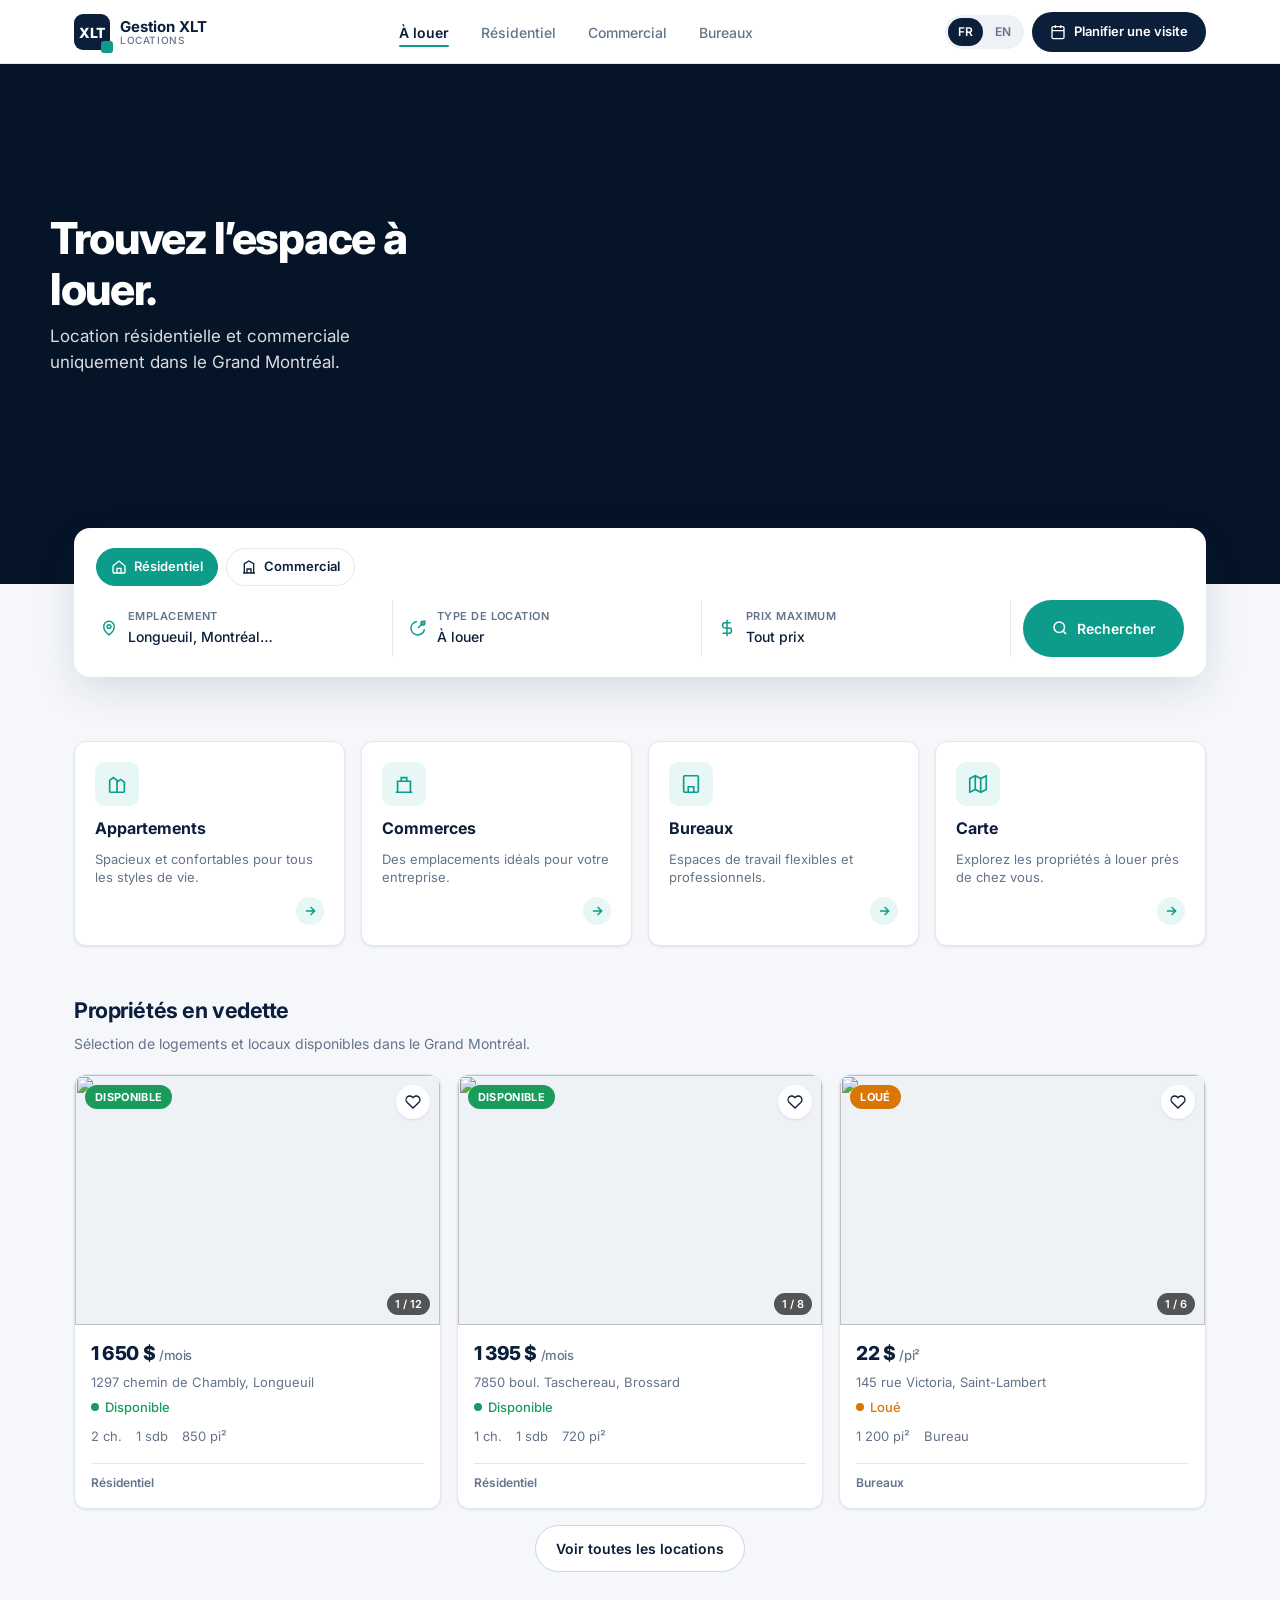
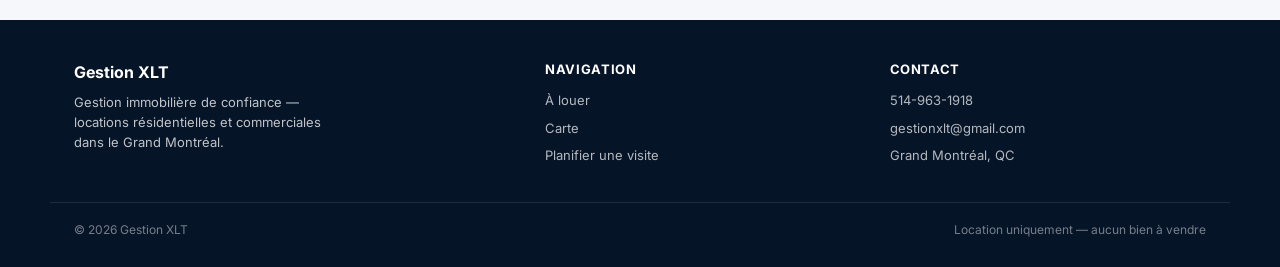
==== index.html @ c72d9c29 "Replace outdated demo with approved Centris-style Gestion XLT preview Home, listings, detail, and ma" ====
<!DOCTYPE html>
<html lang="fr">
<head>
  <meta charset="UTF-8" />
  <meta name="viewport" content="width=device-width, initial-scale=1" />
  <title>Gestion XLT — Locations Grand Montréal</title>
  <link rel="preconnect" href="https://fonts.googleapis.com" />
  <link rel="preconnect" href="https://fonts.gstatic.com" crossorigin />
  <link href="https://fonts.googleapis.com/css2?family=Inter:wght@400;500;600;700;800&display=swap" rel="stylesheet" />
  <link rel="stylesheet" href="styles.css" />
</head>
<body class="has-bottom-nav">

<header class="site-header">
    <div class="container header-inner">
      <a href="index.html" class="logo" aria-label="Gestion XLT">
        <div class="logo-mark"><span>XLT</span></div>
        <div class="logo-text">
          <strong>Gestion XLT</strong>
          <small>Locations</small>
        </div>
      </a>
      <nav class="nav-desktop" aria-label="Principal">
        <a href="listings.html" class="active" data-fr>À louer</a><a href="listings.html" class="active" data-en>For rent</a>
        <a href="listings.html?type=residential" data-fr>Résidentiel</a><a href="listings.html?type=residential" data-en>Residential</a>
        <a href="listings.html?type=commercial" data-fr>Commercial</a><a href="listings.html?type=commercial" data-en>Commercial</a>
        <a href="listings.html?type=office" data-fr>Bureaux</a><a href="listings.html?type=office" data-en>Offices</a>
      </nav>
      <div class="header-actions">
        <div class="lang-toggle" role="group" aria-label="Language">
          <button type="button" class="active" data-lang="fr">FR</button>
          <button type="button" data-lang="en">EN</button>
        </div>
        <a href="detail.html" class="btn-cta">
          <svg viewBox="0 0 24 24" fill="none" stroke="currentColor" stroke-width="2"><rect x="3" y="4" width="18" height="18" rx="2"/><path d="M16 2v4M8 2v4M3 10h18"/></svg>
          <span data-fr>Planifier une visite</span><span data-en>Book a visit</span>
        </a>
        <button type="button" class="menu-btn" id="menuBtn" aria-label="Menu">
          <svg viewBox="0 0 24 24" fill="none" stroke="currentColor" stroke-width="2"><path d="M4 6h16M4 12h16M4 18h16"/></svg>
        </button>
      </div>
    </div>
  </header>

  <nav class="mobile-nav" id="mobileNav">
    <a href="listings.html" class="active" data-fr>À louer</a><a href="listings.html" class="active" data-en>For rent</a>
    <a href="listings.html?type=residential" data-fr>Résidentiel</a><a href="listings.html?type=residential" data-en>Residential</a>
    <a href="listings.html?type=commercial" data-fr>Commercial</a><a href="listings.html?type=commercial" data-en>Commercial</a>
    <a href="listings.html?type=office" data-fr>Bureaux</a><a href="listings.html?type=office" data-en>Offices</a>
    <a href="map.html" data-fr>Carte</a><a href="map.html" data-en>Map</a>
    <a href="detail.html" class="btn-cta">
      <svg viewBox="0 0 24 24" fill="none" stroke="currentColor" stroke-width="2"><rect x="3" y="4" width="18" height="18" rx="2"/><path d="M16 2v4M8 2v4M3 10h18"/></svg>
      <span data-fr>Planifier une visite</span><span data-en>Book a visit</span>
    </a>
  </nav>

  <section class="hero" style="background-image:url('https://images.unsplash.com/photo-1545324418-cc1a3fa10c00?auto=format&fit=crop&w=1600&q=80');">
    <div class="container hero-content">
      <h1 data-fr>Trouvez l’espace à louer.</h1>
      <h1 data-en>Find your space to rent.</h1>
      <p data-fr>Location résidentielle et commerciale uniquement dans le Grand Montréal.</p>
      <p data-en>Residential and commercial rentals only across Greater Montreal.</p>
    </div>
  </section>

  <div class="container search-widget">
    <form class="search-card" action="listings.html" method="get">
      <div class="search-tabs">
        <button type="button" class="search-tab active" data-tab="res">
          <svg viewBox="0 0 24 24" fill="none" stroke="currentColor" stroke-width="2"><path d="M3 10.5 12 3l9 7.5V20a1 1 0 0 1-1 1H4a1 1 0 0 1-1-1v-9.5z"/><path d="M9 21v-7h6v7"/></svg>
          <span data-fr>Résidentiel</span><span data-en>Residential</span>
        </button>
        <button type="button" class="search-tab" data-tab="com">
          <svg viewBox="0 0 24 24" fill="none" stroke="currentColor" stroke-width="2"><path d="M3 21h18M5 21V7l7-4 7 4v14M9 21v-6h6v6"/></svg>
          <span data-fr>Commercial</span><span data-en>Commercial</span>
        </button>
      </div>
      <div class="search-fields">
        <div class="search-field">
          <svg viewBox="0 0 24 24" fill="none" stroke="currentColor" stroke-width="2"><path d="M12 21s7-4.5 7-11a7 7 0 1 0-14 0c0 6.5 7 11 7 11z"/><circle cx="12" cy="10" r="2.5"/></svg>
          <div>
            <label data-fr>Emplacement</label><label data-en>Location</label>
            <select name="loc">
              <option value="">Longueuil, Montréal…</option>
              <option>Longueuil</option>
              <option>Montréal</option>
              <option>Brossard</option>
              <option>Saint-Lambert</option>
              <option>Laval</option>
            </select>
          </div>
        </div>
        <div class="search-field">
          <svg viewBox="0 0 24 24" fill="none" stroke="currentColor" stroke-width="2"><path d="M20.6 13.4A9 9 0 1 1 10.6 3.4"/><path d="M22 2 12 12"/><circle cx="18.5" cy="5.5" r="2.5"/></svg>
          <div>
            <label data-fr>Type de location</label><label data-en>Rental type</label>
            <select name="type">
              <option value="" data-fr>À louer</option>
              <option value="apt" data-fr>Appartement</option>
              <option value="com" data-fr>Commerce</option>
              <option value="off" data-fr>Bureau</option>
            </select>
          </div>
        </div>
        <div class="search-field">
          <svg viewBox="0 0 24 24" fill="none" stroke="currentColor" stroke-width="2"><path d="M12 1v22M17 5H9.5a3.5 3.5 0 0 0 0 7h5a3.5 3.5 0 0 1 0 7H6"/></svg>
          <div>
            <label data-fr>Prix maximum</label><label data-en>Max price</label>
            <select name="price">
              <option value="" data-fr>Tout prix</option>
              <option>1 200 $</option>
              <option>1 500 $</option>
              <option>2 000 $</option>
              <option>2 500 $+</option>
            </select>
          </div>
        </div>
        <button type="submit" class="btn btn-teal search-submit">
          <svg viewBox="0 0 24 24" fill="none" stroke="currentColor" stroke-width="2"><circle cx="11" cy="11" r="7"/><path d="m20 20-3.5-3.5"/></svg>
          <span data-fr>Rechercher</span><span data-en>Search</span>
        </button>
      </div>
    </form>
  </div>

  <section class="section">
    <div class="container">
      <div class="cat-grid">
        <a href="listings.html?type=residential" class="cat-card">
          <div class="cat-icon">
            <svg viewBox="0 0 24 24" fill="none" stroke="currentColor" stroke-width="1.8"><path d="M4 21V8l4-3 4 3v13M12 21V10l4-3 4 3v11M4 21h16"/></svg>
          </div>
          <h3 data-fr>Appartements</h3><h3 data-en>Apartments</h3>
          <p data-fr>Spacieux et confortables pour tous les styles de vie.</p>
          <p data-en>Spacious and comfortable for every lifestyle.</p>
          <span class="cat-arrow"><svg viewBox="0 0 24 24" fill="none" stroke="currentColor" stroke-width="2.5"><path d="M5 12h14M13 5l7 7-7 7"/></svg></span>
        </a>
        <a href="listings.html?type=commercial" class="cat-card">
          <div class="cat-icon">
            <svg viewBox="0 0 24 24" fill="none" stroke="currentColor" stroke-width="1.8"><path d="M3 21h18M5 21V9h14v12M9 9V5h6v4M9 13h.01M15 13h.01M9 17h.01M15 17h.01"/></svg>
          </div>
          <h3 data-fr>Commerces</h3><h3 data-en>Retail</h3>
          <p data-fr>Des emplacements idéals pour votre entreprise.</p>
          <p data-en>Ideal locations for your business.</p>
          <span class="cat-arrow"><svg viewBox="0 0 24 24" fill="none" stroke="currentColor" stroke-width="2.5"><path d="M5 12h14M13 5l7 7-7 7"/></svg></span>
        </a>
        <a href="listings.html?type=office" class="cat-card">
          <div class="cat-icon">
            <svg viewBox="0 0 24 24" fill="none" stroke="currentColor" stroke-width="1.8"><rect x="4" y="3" width="16" height="18" rx="1"/><path d="M9 21v-6h6v6M8 7h.01M12 7h.01M16 7h.01M8 11h.01M12 11h.01M16 11h.01"/></svg>
          </div>
          <h3 data-fr>Bureaux</h3><h3 data-en>Offices</h3>
          <p data-fr>Espaces de travail flexibles et professionnels.</p>
          <p data-en>Flexible, professional workspaces.</p>
          <span class="cat-arrow"><svg viewBox="0 0 24 24" fill="none" stroke="currentColor" stroke-width="2.5"><path d="M5 12h14M13 5l7 7-7 7"/></svg></span>
        </a>
        <a href="map.html" class="cat-card">
          <div class="cat-icon">
            <svg viewBox="0 0 24 24" fill="none" stroke="currentColor" stroke-width="1.8"><path d="M9 18l-6 3V6l6-3 6 3 6-3v15l-6 3-6-3z"/><path d="M9 3v15M15 6v15"/></svg>
          </div>
          <h3 data-fr>Carte</h3><h3 data-en>Map</h3>
          <p data-fr>Explorez les propriétés à louer près de chez vous.</p>
          <p data-en>Explore rentals near you on the map.</p>
          <span class="cat-arrow"><svg viewBox="0 0 24 24" fill="none" stroke="currentColor" stroke-width="2.5"><path d="M5 12h14M13 5l7 7-7 7"/></svg></span>
        </a>
      </div>
    </div>
  </section>

  <section class="section" style="padding-top:0;">
    <div class="container">
      <h2 class="section-title" data-fr>Propriétés en vedette</h2>
      <h2 class="section-title" data-en>Featured rentals</h2>
      <p class="section-sub" data-fr>Sélection de logements et locaux disponibles dans le Grand Montréal.</p>
      <p class="section-sub" data-en>A selection of homes and commercial spaces across Greater Montreal.</p>
      <div class="featured-grid">
        <a href="detail.html" class="prop-card">
          <div class="prop-media">
            <img src="https://images.unsplash.com/photo-1502672260266-1c1ef2d93688?auto=format&fit=crop&w=800&q=80" alt="4½ Longueuil" loading="lazy" />
            <span class="pill pill-available" data-fr>Disponible</span><span class="pill pill-available" data-en>Available</span>
            <button type="button" class="prop-heart" aria-label="Favori"><svg viewBox="0 0 24 24" fill="none" stroke="currentColor" stroke-width="2"><path d="M20.8 4.6a5.5 5.5 0 0 0-7.8 0L12 5.6l-1-1a5.5 5.5 0 0 0-7.8 7.8l1 1L12 21l7.8-7.6 1-1a5.5 5.5 0 0 0 0-7.8z"/></svg></button>
            <span class="prop-count">1 / 12</span>
          </div>
          <div class="prop-body">
            <div class="prop-price">1 650 $ <span data-fr>/mois</span><span data-en>/mo</span></div>
            <div class="prop-addr">1297 chemin de Chambly, Longueuil</div>
            <div class="pill-dot available" data-fr>Disponible</div><div class="pill-dot available" data-en>Available</div>
            <div class="prop-specs">
              <span><svg viewBox="0 0 24 24" fill="none" stroke="currentColor" stroke-width="2"><path d="M3 7v13h18V7M3 12h18M8 7V4h8v3"/></svg> 2 ch.</span>
              <span><svg viewBox="0 0 24 24" fill="none" stroke="currentColor" stroke-width="2"><path d="M4 12h16v4a2 2 0 0 1-2 2H6a2 2 0 0 1-2-2v-4zM6 12V7a2 2 0 0 1 2-2h2"/><path d="M4 18v2M20 18v2"/></svg> 1 sdb</span>
              <span>850 pi²</span>
            </div>
            <div class="prop-foot">
              <span class="prop-type" data-fr>Résidentiel</span><span class="prop-type" data-en>Residential</span>
            </div>
          </div>
        </a>
        <a href="detail.html" class="prop-card">
          <div class="prop-media">
            <img src="https://images.unsplash.com/photo-1560448204-e02f11c3d0e2?auto=format&fit=crop&w=800&q=80" alt="3½ Brossard" loading="lazy" />
            <span class="pill pill-available" data-fr>Disponible</span><span class="pill pill-available" data-en>Available</span>
            <button type="button" class="prop-heart" aria-label="Favori"><svg viewBox="0 0 24 24" fill="none" stroke="currentColor" stroke-width="2"><path d="M20.8 4.6a5.5 5.5 0 0 0-7.8 0L12 5.6l-1-1a5.5 5.5 0 0 0-7.8 7.8l1 1L12 21l7.8-7.6 1-1a5.5 5.5 0 0 0 0-7.8z"/></svg></button>
            <span class="prop-count">1 / 8</span>
          </div>
          <div class="prop-body">
            <div class="prop-price">1 395 $ <span data-fr>/mois</span><span data-en>/mo</span></div>
            <div class="prop-addr">7850 boul. Taschereau, Brossard</div>
            <div class="pill-dot available" data-fr>Disponible</div><div class="pill-dot available" data-en>Available</div>
            <div class="prop-specs">
              <span>1 ch.</span><span>1 sdb</span><span>720 pi²</span>
            </div>
            <div class="prop-foot"><span class="prop-type" data-fr>Résidentiel</span><span class="prop-type" data-en>Residential</span></div>
          </div>
        </a>
        <a href="detail.html" class="prop-card">
          <div class="prop-media">
            <img src="https://images.unsplash.com/photo-1497366216548-37526070297c?auto=format&fit=crop&w=800&q=80" alt="Bureau Saint-Lambert" loading="lazy" />
            <span class="pill pill-rented" data-fr>Loué</span><span class="pill pill-rented" data-en>Rented</span>
            <button type="button" class="prop-heart" aria-label="Favori"><svg viewBox="0 0 24 24" fill="none" stroke="currentColor" stroke-width="2"><path d="M20.8 4.6a5.5 5.5 0 0 0-7.8 0L12 5.6l-1-1a5.5 5.5 0 0 0-7.8 7.8l1 1L12 21l7.8-7.6 1-1a5.5 5.5 0 0 0 0-7.8z"/></svg></button>
            <span class="prop-count">1 / 6</span>
          </div>
          <div class="prop-body">
            <div class="prop-price">22 $ <span data-fr>/pi²</span><span data-en>/sq ft</span></div>
            <div class="prop-addr">145 rue Victoria, Saint-Lambert</div>
            <div class="pill-dot rented" data-fr>Loué</div><div class="pill-dot rented" data-en>Rented</div>
            <div class="prop-specs"><span>1 200 pi²</span><span data-fr>Bureau</span><span data-en>Office</span></div>
            <div class="prop-foot"><span class="prop-type" data-fr>Bureaux</span><span class="prop-type" data-en>Offices</span></div>
          </div>
        </a>
      </div>
      <div class="text-center mt-4">
        <a href="listings.html" class="btn btn-outline">
          <span data-fr>Voir toutes les locations</span><span data-en>See all rentals</span>
        </a>
      </div>
    </div>
  </section>

  <footer class="site-footer">
    <div class="container footer-grid">
      <div class="footer-brand">
        <strong>Gestion XLT</strong>
        <p data-fr>Gestion immobilière de confiance — locations résidentielles et commerciales dans le Grand Montréal.</p>
        <p data-en>Trusted property management — residential and commercial rentals in Greater Montreal.</p>
      </div>
      <div class="footer-col">
        <h4 data-fr>Navigation</h4><h4 data-en>Navigate</h4>
        <a href="listings.html" data-fr>À louer</a><a href="listings.html" data-en>For rent</a>
        <a href="map.html" data-fr>Carte</a><a href="map.html" data-en>Map</a>
        <a href="detail.html" data-fr>Planifier une visite</a><a href="detail.html" data-en>Book a visit</a>
      </div>
      <div class="footer-col">
        <h4 data-fr>Contact</h4><h4 data-en>Contact</h4>
        <a href="tel:5149631918">514-963-1918</a>
        <a href="mailto:gestionxlt@gmail.com">gestionxlt@gmail.com</a>
        <p data-fr>Grand Montréal, QC</p><p data-en>Greater Montreal, QC</p>
      </div>
    </div>
    <div class="container footer-bottom">
      <span>© 2026 Gestion XLT</span>
      <span data-fr>Location uniquement — aucun bien à vendre</span>
      <span data-en>Rentals only — nothing for sale</span>
    </div>
  </footer>

  <nav class="bottom-nav" aria-label="Mobile">
    <a href="listings.html" class="active">
      <svg viewBox="0 0 24 24" fill="none" stroke="currentColor" stroke-width="2"><path d="M3 10.5 12 3l9 7.5V20a1 1 0 0 1-1 1H4a1 1 0 0 1-1-1v-9.5z"/></svg>
      <span data-fr>Propriétés</span><span data-en>Listings</span>
    </a>
    <a href="map.html">
      <svg viewBox="0 0 24 24" fill="none" stroke="currentColor" stroke-width="2"><path d="M12 21s7-4.5 7-11a7 7 0 1 0-14 0c0 6.5 7 11 7 11z"/><circle cx="12" cy="10" r="2.5"/></svg>
      <span data-fr>Carte</span><span data-en>Map</span>
    </a>
    <a href="mailto:gestionxlt@gmail.com">
      <svg viewBox="0 0 24 24" fill="none" stroke="currentColor" stroke-width="2"><path d="M4 4h16v16H4z"/><path d="m4 7 8 6 8-6"/></svg>
      <span>Contact</span>
    </a>
  </nav>

  <script src="app.js"></script>
</body>
</html>
---- styles.css ----
/* Gestion XLT — rental portal design system (Centris-style preview) */

:root {
  --navy: #0b1f3a;
  --navy-deep: #061428;
  --navy-mid: #143056;
  --teal: #0d9b8a;
  --teal-dark: #0a7d6f;
  --teal-soft: #e6f7f5;
  --green: #1a9b5c;
  --green-bg: #e8f8ef;
  --orange: #d97706;
  --orange-bg: #fef3e2;
  --white: #ffffff;
  --bg: #f5f7fa;
  --bg-soft: #eef1f6;
  --border: #e2e8f0;
  --border-strong: #cbd5e1;
  --text: #0b1f3a;
  --text-muted: #64748b;
  --text-light: #94a3b8;
  --shadow-sm: 0 1px 3px rgba(11,31,58,.06), 0 1px 2px rgba(11,31,58,.04);
  --shadow: 0 4px 16px rgba(11,31,58,.08), 0 1px 3px rgba(11,31,58,.05);
  --shadow-lg: 0 12px 40px rgba(11,31,58,.12);
  --radius: 12px;
  --radius-sm: 8px;
  --radius-pill: 999px;
  --font: "Inter", "Segoe UI", system-ui, -apple-system, sans-serif;
  --header-h: 64px;
  --max: 1180px;
  --transition: .2s ease;
}

*, *::before, *::after { box-sizing: border-box; margin: 0; padding: 0; }

html { scroll-behavior: smooth; -webkit-text-size-adjust: 100%; }

body {
  font-family: var(--font);
  color: var(--text);
  background: var(--bg);
  line-height: 1.5;
  font-size: 15px;
  min-height: 100vh;
}

img { max-width: 100%; display: block; }
a { color: inherit; text-decoration: none; }
button, input, select { font: inherit; color: inherit; }
ul { list-style: none; }
button { cursor: pointer; border: none; background: none; }

.container { width: 100%; max-width: var(--max); margin: 0 auto; padding: 0 16px; }
@media (min-width: 768px) { .container { padding: 0 24px; } }

/* Optional subtle preview badge (unused by default) */
.preview-badge {
  position: fixed;
  bottom: 12px;
  left: 12px;
  z-index: 9999;
  background: rgba(11,31,58,.55);
  color: #fff;
  font-size: 10px;
  font-weight: 500;
  letter-spacing: .03em;
  padding: 4px 10px;
  border-radius: var(--radius-pill);
  pointer-events: none;
  backdrop-filter: blur(4px);
  display: none;
}
@media (min-width: 768px) {
  .preview-badge { bottom: 16px; left: 16px; font-size: 11px; }
}

/* —— Header —— */
.site-header {
  position: sticky;
  top: 0;
  z-index: 100;
  background: rgba(255,255,255,.96);
  backdrop-filter: blur(10px);
  border-bottom: 1px solid var(--border);
  height: var(--header-h);
}
.header-inner {
  display: flex;
  align-items: center;
  justify-content: space-between;
  height: var(--header-h);
  gap: 12px;
}
.logo {
  display: flex;
  align-items: center;
  gap: 10px;
  flex-shrink: 0;
}
.logo-mark {
  width: 36px;
  height: 36px;
  background: var(--navy);
  border-radius: 9px;
  display: grid;
  place-items: center;
  position: relative;
}
.logo-mark span {
  color: #fff;
  font-weight: 800;
  font-size: 14px;
  letter-spacing: -.02em;
}
.logo-mark::after {
  content: "";
  position: absolute;
  right: -3px;
  bottom: -3px;
  width: 12px;
  height: 12px;
  background: var(--teal);
  border-radius: 3px;
}
.logo-text { display: flex; flex-direction: column; line-height: 1.15; }
.logo-text strong { font-size: 15px; font-weight: 700; color: var(--navy); letter-spacing: -.01em; }
.logo-text small { font-size: 10px; color: var(--text-muted); font-weight: 500; letter-spacing: .06em; text-transform: uppercase; }

.nav-desktop { display: none; align-items: center; gap: 4px; }
.nav-desktop a {
  padding: 8px 14px;
  font-size: 14px;
  font-weight: 500;
  color: var(--text-muted);
  border-radius: var(--radius-sm);
  transition: color var(--transition), background var(--transition);
  position: relative;
}
.nav-desktop a:hover { color: var(--navy); background: var(--bg-soft); }
.nav-desktop a.active { color: var(--navy); font-weight: 600; }
.nav-desktop a.active::after {
  content: "";
  position: absolute;
  left: 14px; right: 14px; bottom: 4px;
  height: 2px;
  background: var(--teal);
  border-radius: 2px;
}

.header-actions { display: flex; align-items: center; gap: 8px; }
.lang-toggle {
  display: flex;
  align-items: center;
  gap: 2px;
  background: var(--bg-soft);
  border-radius: var(--radius-pill);
  padding: 3px;
  font-size: 12px;
  font-weight: 600;
}
.lang-toggle button {
  padding: 5px 10px;
  border-radius: var(--radius-pill);
  color: var(--text-muted);
  transition: all var(--transition);
}
.lang-toggle button.active {
  background: var(--navy);
  color: #fff;
}
.btn-cta {
  display: none;
  align-items: center;
  gap: 8px;
  background: var(--navy);
  color: #fff;
  padding: 10px 18px;
  border-radius: var(--radius-pill);
  font-size: 13px;
  font-weight: 600;
  transition: background var(--transition), transform var(--transition);
}
.btn-cta:hover { background: var(--navy-mid); }
.btn-cta svg { width: 16px; height: 16px; }

.menu-btn {
  width: 40px; height: 40px;
  display: grid; place-items: center;
  border-radius: var(--radius-sm);
  color: var(--navy);
}
.menu-btn:hover { background: var(--bg-soft); }
.menu-btn svg { width: 22px; height: 22px; }

@media (min-width: 900px) {
  .nav-desktop { display: flex; }
  .btn-cta { display: inline-flex; }
  .menu-btn { display: none; }
}

/* Mobile drawer */
.mobile-nav {
  display: none;
  position: fixed;
  inset: var(--header-h) 0 0 0;
  background: #fff;
  z-index: 99;
  padding: 20px 16px;
  flex-direction: column;
  gap: 4px;
  overflow-y: auto;
}
.mobile-nav.open { display: flex; }
.mobile-nav a {
  padding: 14px 16px;
  font-size: 16px;
  font-weight: 500;
  color: var(--navy);
  border-radius: var(--radius-sm);
}
.mobile-nav a:hover, .mobile-nav a.active { background: var(--teal-soft); color: var(--teal-dark); }
.mobile-nav .btn-cta {
  display: inline-flex;
  justify-content: center;
  margin-top: 12px;
  width: 100%;
}

/* —— Buttons —— */
.btn {
  display: inline-flex;
  align-items: center;
  justify-content: center;
  gap: 8px;
  padding: 12px 20px;
  border-radius: var(--radius-pill);
  font-weight: 600;
  font-size: 14px;
  transition: all var(--transition);
  white-space: nowrap;
}
.btn svg { width: 18px; height: 18px; flex-shrink: 0; }
.btn-primary { background: var(--navy); color: #fff; }
.btn-primary:hover { background: var(--navy-mid); }
.btn-teal { background: var(--teal); color: #fff; }
.btn-teal:hover { background: var(--teal-dark); }
.btn-outline {
  background: #fff;
  color: var(--navy);
  border: 1.5px solid var(--border-strong);
}
.btn-outline:hover { border-color: var(--navy); background: var(--bg-soft); }
.btn-block { width: 100%; }
.btn-sm { padding: 8px 14px; font-size: 13px; }

/* —— Status pills —— */
.pill {
  display: inline-flex;
  align-items: center;
  gap: 5px;
  padding: 4px 10px;
  border-radius: var(--radius-pill);
  font-size: 11px;
  font-weight: 700;
  letter-spacing: .03em;
  text-transform: uppercase;
}
.pill-available { background: var(--green); color: #fff; }
.pill-rented { background: var(--orange); color: #fff; }
.pill-dot {
  display: inline-flex;
  align-items: center;
  gap: 6px;
  font-size: 13px;
  font-weight: 500;
  color: var(--text-muted);
}
.pill-dot::before {
  content: "";
  width: 8px; height: 8px;
  border-radius: 50%;
  background: currentColor;
}
.pill-dot.available { color: var(--green); }
.pill-dot.rented { color: var(--orange); }

/* —— Hero (index) —— */
.hero {
  position: relative;
  min-height: 420px;
  display: flex;
  align-items: flex-end;
  background: var(--navy-deep) center/cover no-repeat;
  color: #fff;
  overflow: hidden;
}
.hero::before {
  content: "";
  position: absolute;
  inset: 0;
  background: linear-gradient(180deg, rgba(6,20,40,.35) 0%, rgba(6,20,40,.55) 45%, rgba(6,20,40,.78) 100%);
}
.hero-content {
  position: relative;
  z-index: 1;
  width: 100%;
  padding: 48px 0 100px;
}
.hero h1 {
  font-size: clamp(1.75rem, 5vw, 2.75rem);
  font-weight: 800;
  letter-spacing: -.03em;
  line-height: 1.15;
  max-width: 14ch;
  margin-bottom: 10px;
}
.hero p {
  font-size: clamp(14px, 2vw, 17px);
  color: rgba(255,255,255,.85);
  max-width: 36ch;
  font-weight: 400;
}
@media (min-width: 768px) {
  .hero { min-height: 520px; align-items: center; }
  .hero-content { padding: 80px 0 140px; }
}

/* —— Search widget —— */
.search-widget {
  position: relative;
  z-index: 2;
  margin-top: -72px;
  margin-bottom: 32px;
}
.search-card {
  background: #fff;
  border-radius: 16px;
  box-shadow: var(--shadow-lg);
  padding: 16px;
}
.search-tabs {
  display: flex;
  gap: 8px;
  margin-bottom: 14px;
  flex-wrap: wrap;
}
.search-tab {
  display: inline-flex;
  align-items: center;
  gap: 7px;
  padding: 8px 14px;
  border-radius: var(--radius-pill);
  font-size: 13px;
  font-weight: 600;
  border: 1.5px solid var(--border);
  color: var(--navy);
  background: #fff;
  transition: all var(--transition);
}
.search-tab svg { width: 16px; height: 16px; }
.search-tab.active {
  background: var(--teal);
  border-color: var(--teal);
  color: #fff;
}
.search-fields {
  display: flex;
  flex-direction: column;
  gap: 10px;
}
.search-field {
  display: flex;
  align-items: center;
  gap: 10px;
  padding: 12px 14px;
  background: var(--bg);
  border-radius: var(--radius);
  border: 1px solid transparent;
  transition: border-color var(--transition);
}
.search-field:focus-within { border-color: var(--teal); background: #fff; }
.search-field svg { width: 18px; height: 18px; color: var(--teal); flex-shrink: 0; }
.search-field > div { flex: 1; min-width: 0; }
.search-field label {
  display: block;
  font-size: 11px;
  font-weight: 600;
  color: var(--text-muted);
  text-transform: uppercase;
  letter-spacing: .04em;
  margin-bottom: 2px;
}
.search-field select, .search-field input {
  width: 100%;
  border: none;
  background: transparent;
  font-size: 14px;
  font-weight: 500;
  color: var(--navy);
  outline: none;
  appearance: none;
  cursor: pointer;
}
.search-submit { width: 100%; margin-top: 4px; padding: 14px; }

@media (min-width: 768px) {
  .search-widget { margin-top: -56px; margin-bottom: 40px; }
  .search-card { padding: 20px 22px; }
  .search-fields {
    flex-direction: row;
    align-items: stretch;
    gap: 0;
  }
  .search-field {
    flex: 1;
    border-radius: 0;
    background: transparent;
    border: none;
    border-right: 1px solid var(--border);
    padding: 8px 16px;
  }
  .search-field:first-child { padding-left: 4px; }
  .search-field:focus-within { background: transparent; border-color: transparent; }
  .search-submit {
    width: auto;
    margin-top: 0;
    margin-left: 12px;
    padding: 0 28px;
    flex-shrink: 0;
    align-self: stretch;
  }
}

/* —— Category cards —— */
.section { padding: 24px 0 48px; }
.section-title {
  font-size: 1.35rem;
  font-weight: 700;
  color: var(--navy);
  margin-bottom: 6px;
  letter-spacing: -.02em;
}
.section-sub { color: var(--text-muted); margin-bottom: 20px; font-size: 14px; }

.cat-grid {
  display: grid;
  grid-template-columns: 1fr;
  gap: 12px;
}
@media (min-width: 560px) { .cat-grid { grid-template-columns: 1fr 1fr; } }
@media (min-width: 900px) { .cat-grid { grid-template-columns: repeat(4, 1fr); gap: 16px; } }

.cat-card {
  background: #fff;
  border-radius: var(--radius);
  padding: 20px;
  box-shadow: var(--shadow-sm);
  border: 1px solid var(--border);
  display: flex;
  flex-direction: column;
  gap: 10px;
  transition: box-shadow var(--transition), transform var(--transition);
  min-height: 140px;
}
.cat-card:hover { box-shadow: var(--shadow); transform: translateY(-2px); }
.cat-icon {
  width: 44px; height: 44px;
  border-radius: 10px;
  background: var(--teal-soft);
  color: var(--teal);
  display: grid; place-items: center;
}
.cat-icon svg { width: 22px; height: 22px; }
.cat-card h3 { font-size: 16px; font-weight: 700; color: var(--navy); }
.cat-card p { font-size: 13px; color: var(--text-muted); flex: 1; line-height: 1.45; }
.cat-arrow {
  align-self: flex-end;
  width: 28px; height: 28px;
  border-radius: 50%;
  background: var(--teal-soft);
  color: var(--teal);
  display: grid; place-items: center;
}
.cat-arrow svg { width: 14px; height: 14px; }

/* —— Featured strip on home —— */
.featured-grid {
  display: grid;
  grid-template-columns: 1fr;
  gap: 16px;
}
@media (min-width: 600px) { .featured-grid { grid-template-columns: 1fr 1fr; } }
@media (min-width: 960px) { .featured-grid { grid-template-columns: repeat(3, 1fr); } }

/* —— Property cards —— */
.prop-card {
  background: #fff;
  border-radius: var(--radius);
  overflow: hidden;
  border: 1px solid var(--border);
  box-shadow: var(--shadow-sm);
  transition: box-shadow var(--transition), transform var(--transition);
  display: flex;
  flex-direction: column;
}
.prop-card:hover { box-shadow: var(--shadow); transform: translateY(-2px); }
.prop-media {
  position: relative;
  aspect-ratio: 16 / 11;
  overflow: hidden;
  background: var(--bg-soft);
}
.prop-media img {
  width: 100%; height: 100%;
  object-fit: cover;
  transition: transform .35s ease;
}
.prop-card:hover .prop-media img { transform: scale(1.04); }
.prop-media .pill { position: absolute; top: 10px; left: 10px; z-index: 1; }
.prop-heart {
  position: absolute;
  top: 10px; right: 10px;
  width: 34px; height: 34px;
  border-radius: 50%;
  background: rgba(255,255,255,.92);
  display: grid; place-items: center;
  color: var(--navy);
  box-shadow: var(--shadow-sm);
  z-index: 1;
  transition: color var(--transition);
}
.prop-heart:hover { color: #e11d48; }
.prop-heart svg { width: 16px; height: 16px; }
.prop-count {
  position: absolute;
  bottom: 10px; right: 10px;
  background: rgba(0,0,0,.65);
  color: #fff;
  font-size: 11px;
  font-weight: 600;
  padding: 3px 8px;
  border-radius: var(--radius-pill);
}
.prop-body { padding: 14px 16px 16px; display: flex; flex-direction: column; gap: 6px; flex: 1; }
.prop-price {
  font-size: 1.2rem;
  font-weight: 800;
  color: var(--navy);
  letter-spacing: -.02em;
}
.prop-price span { font-size: 13px; font-weight: 500; color: var(--text-muted); }
.prop-addr { font-size: 13px; color: var(--text-muted); line-height: 1.35; }
.prop-specs {
  display: flex;
  flex-wrap: wrap;
  gap: 10px 14px;
  font-size: 13px;
  color: var(--text-muted);
  margin-top: 4px;
}
.prop-specs span { display: inline-flex; align-items: center; gap: 5px; }
.prop-specs svg { width: 15px; height: 15px; opacity: .7; }
.prop-foot {
  display: flex;
  align-items: center;
  justify-content: space-between;
  margin-top: 10px;
  padding-top: 10px;
  border-top: 1px solid var(--border);
  font-size: 12px;
  font-weight: 600;
  color: var(--text-muted);
}
.prop-type { display: inline-flex; align-items: center; gap: 6px; }
.prop-type svg { width: 14px; height: 14px; }

/* Horizontal / compact card for map & mobile list */
.prop-card-h {
  display: flex;
  flex-direction: row;
  background: #fff;
  border: 1px solid var(--border);
  border-radius: var(--radius);
  overflow: hidden;
  box-shadow: var(--shadow-sm);
  transition: box-shadow var(--transition);
}
.prop-card-h:hover { box-shadow: var(--shadow); }
.prop-card-h .prop-media {
  width: 130px;
  flex-shrink: 0;
  aspect-ratio: auto;
  min-height: 110px;
}
@media (min-width: 480px) {
  .prop-card-h .prop-media { width: 160px; min-height: 120px; }
}
.prop-card-h .prop-body { padding: 12px 14px; gap: 4px; }
.prop-card-h .prop-price { font-size: 1.05rem; }
.prop-card-h .prop-foot { margin-top: 6px; padding-top: 8px; }

/* —— Listings page —— */
.page-toolbar {
  background: #fff;
  border-bottom: 1px solid var(--border);
  padding: 16px 0 12px;
  position: sticky;
  top: var(--header-h);
  z-index: 50;
}
.filter-search {
  background: #fff;
  border: 1px solid var(--border);
  border-radius: var(--radius);
  box-shadow: var(--shadow-sm);
  padding: 8px;
  display: flex;
  flex-direction: column;
  gap: 8px;
  margin-bottom: 12px;
}
@media (min-width: 800px) {
  .filter-search {
    flex-direction: row;
    align-items: stretch;
    gap: 0;
    padding: 6px 6px 6px 8px;
  }
  .filter-search .search-field {
    flex: 1;
    border-right: 1px solid var(--border);
    background: transparent;
    padding: 8px 12px;
  }
  .filter-search .btn { margin-left: 8px; flex-shrink: 0; align-self: stretch; padding: 0 22px; }
}
.chip-row {
  display: flex;
  align-items: center;
  gap: 8px;
  flex-wrap: wrap;
}
.chip {
  padding: 7px 14px;
  border-radius: var(--radius-pill);
  font-size: 13px;
  font-weight: 600;
  border: 1.5px solid var(--border);
  background: #fff;
  color: var(--text-muted);
  transition: all var(--transition);
  white-space: nowrap;
}
.chip:hover { border-color: var(--navy); color: var(--navy); }
.chip.active { background: var(--navy); border-color: var(--navy); color: #fff; }
.view-toggle {
  display: flex;
  margin-left: auto;
  background: var(--bg-soft);
  border-radius: var(--radius-sm);
  padding: 3px;
  gap: 2px;
}
.view-toggle a, .view-toggle button {
  display: inline-flex;
  align-items: center;
  gap: 6px;
  padding: 7px 12px;
  border-radius: 6px;
  font-size: 13px;
  font-weight: 600;
  color: var(--text-muted);
  transition: all var(--transition);
}
.view-toggle a.active, .view-toggle button.active {
  background: #fff;
  color: var(--navy);
  box-shadow: var(--shadow-sm);
}
.view-toggle svg { width: 15px; height: 15px; }
@media (max-width: 599px) {
  .view-toggle span { display: none; }
  .view-toggle a, .view-toggle button { padding: 8px 10px; }
}

.results-meta {
  display: flex;
  align-items: center;
  justify-content: space-between;
  gap: 12px;
  padding: 16px 0 12px;
  flex-wrap: wrap;
}
.results-meta strong { font-size: 14px; color: var(--navy); }
.sort-select {
  font-size: 13px;
  color: var(--text-muted);
  border: 1px solid var(--border);
  background: #fff;
  padding: 7px 12px;
  border-radius: var(--radius-sm);
}

.listings-grid {
  display: grid;
  grid-template-columns: 1fr;
  gap: 16px;
  padding-bottom: 48px;
}
@media (min-width: 600px) { .listings-grid { grid-template-columns: 1fr 1fr; } }
@media (min-width: 960px) { .listings-grid { grid-template-columns: repeat(3, 1fr); gap: 20px; } }
@media (min-width: 1100px) { .listings-grid { grid-template-columns: repeat(4, 1fr); } }

/* Status tabs (mobile-friendly) */
.status-tabs {
  display: flex;
  gap: 0;
  border-bottom: 1px solid var(--border);
  margin-bottom: 4px;
  overflow-x: auto;
  -webkit-overflow-scrolling: touch;
}
.status-tabs button {
  padding: 10px 16px;
  font-size: 13px;
  font-weight: 600;
  color: var(--text-muted);
  border-bottom: 2px solid transparent;
  white-space: nowrap;
  margin-bottom: -1px;
}
.status-tabs button.active {
  color: var(--navy);
  border-bottom-color: var(--teal);
}

/* —— Detail page —— */
.detail-layout {
  display: grid;
  gap: 20px;
  padding: 16px 0 48px;
}
@media (min-width: 900px) {
  .detail-layout {
    grid-template-columns: 1fr 340px;
    gap: 28px;
    align-items: start;
    padding-top: 24px;
  }
}
.gallery-main {
  position: relative;
  border-radius: 16px;
  overflow: hidden;
  aspect-ratio: 16 / 10;
  background: var(--bg-soft);
}
.gallery-main img { width: 100%; height: 100%; object-fit: cover; }
.gallery-overlay {
  position: absolute;
  inset: 0;
  display: flex;
  flex-direction: column;
  justify-content: space-between;
  padding: 14px;
  background: linear-gradient(180deg, rgba(0,0,0,.25) 0%, transparent 35%, transparent 55%, rgba(0,0,0,.55) 100%);
  pointer-events: none;
}
.gallery-overlay > * { pointer-events: auto; }
.gallery-top { display: flex; justify-content: space-between; align-items: flex-start; }
.gallery-count {
  background: rgba(0,0,0,.6);
  color: #fff;
  font-size: 12px;
  font-weight: 600;
  padding: 5px 10px;
  border-radius: var(--radius-pill);
}
.gallery-btn {
  background: rgba(255,255,255,.95);
  color: var(--navy);
  font-size: 12px;
  font-weight: 600;
  padding: 8px 14px;
  border-radius: var(--radius-pill);
  display: inline-flex;
  align-items: center;
  gap: 6px;
}
.gallery-btn svg { width: 14px; height: 14px; }
.gallery-title {
  color: #fff;
}
.gallery-title h1 {
  font-size: clamp(1.25rem, 3vw, 1.75rem);
  font-weight: 800;
  letter-spacing: -.02em;
  text-shadow: 0 1px 8px rgba(0,0,0,.4);
}
.gallery-title p {
  font-size: 14px;
  opacity: .9;
  margin-top: 2px;
}
.thumbs {
  display: grid;
  grid-template-columns: repeat(5, 1fr);
  gap: 8px;
  margin-top: 10px;
}
.thumbs button, .thumbs a {
  position: relative;
  border-radius: var(--radius-sm);
  overflow: hidden;
  aspect-ratio: 4 / 3;
  background: var(--bg-soft);
}
.thumbs img { width: 100%; height: 100%; object-fit: cover; }
.thumbs .more-overlay {
  position: absolute;
  inset: 0;
  background: rgba(11,31,58,.72);
  color: #fff;
  display: grid;
  place-items: center;
  font-size: 13px;
  font-weight: 700;
}

.sidebar-card {
  background: #fff;
  border-radius: 16px;
  border: 1px solid var(--border);
  box-shadow: var(--shadow);
  padding: 20px;
  display: flex;
  flex-direction: column;
  gap: 16px;
}
@media (min-width: 900px) {
  .sidebar-card { position: sticky; top: calc(var(--header-h) + 16px); }
}
.sidebar-price {
  font-size: 1.85rem;
  font-weight: 800;
  color: var(--navy);
  letter-spacing: -.03em;
  line-height: 1.1;
}
.sidebar-price span { font-size: 14px; font-weight: 500; color: var(--text-muted); }
.sidebar-specs {
  display: grid;
  grid-template-columns: repeat(3, 1fr);
  gap: 8px;
  padding: 14px 0;
  border-top: 1px solid var(--border);
  border-bottom: 1px solid var(--border);
  text-align: center;
}
.sidebar-specs div { font-size: 12px; color: var(--text-muted); }
.sidebar-specs strong {
  display: block;
  font-size: 15px;
  color: var(--navy);
  margin-bottom: 2px;
}
.sidebar-specs svg { width: 16px; height: 16px; margin: 0 auto 4px; display: block; color: var(--teal); }
.trust-row {
  display: flex;
  align-items: center;
  gap: 10px;
  background: var(--bg);
  border-radius: var(--radius-sm);
  padding: 12px;
  font-size: 12px;
  color: var(--text-muted);
}
.trust-row svg { width: 18px; height: 18px; color: var(--teal); flex-shrink: 0; }
.avail-note {
  display: flex;
  align-items: center;
  gap: 8px;
  font-size: 13px;
  color: var(--text-muted);
}
.avail-note svg { width: 16px; height: 16px; }

.detail-content { margin-top: 8px; }
.detail-content h2 {
  font-size: 1.15rem;
  font-weight: 700;
  color: var(--navy);
  margin: 24px 0 10px;
}
.detail-content p { color: var(--text-muted); font-size: 14px; line-height: 1.65; }
.link-more { color: var(--teal); font-weight: 600; font-size: 14px; display: inline-flex; align-items: center; gap: 4px; margin-top: 8px; }
.amenity-list {
  display: grid;
  grid-template-columns: 1fr 1fr;
  gap: 8px 16px;
  margin-top: 12px;
}
.amenity-list li {
  display: flex;
  align-items: center;
  gap: 8px;
  font-size: 13px;
  color: var(--text);
}
.amenity-list li::before {
  content: "";
  width: 6px; height: 6px;
  border-radius: 50%;
  background: var(--teal);
  flex-shrink: 0;
}
.detail-table {
  width: 100%;
  border-collapse: collapse;
  font-size: 14px;
  margin-top: 8px;
}
.detail-table th, .detail-table td {
  padding: 10px 0;
  border-bottom: 1px solid var(--border);
  text-align: left;
}
.detail-table th { color: var(--text-muted); font-weight: 500; width: 45%; }
.detail-table td { color: var(--navy); font-weight: 600; }

.back-link {
  display: inline-flex;
  align-items: center;
  gap: 6px;
  font-size: 13px;
  font-weight: 600;
  color: var(--text-muted);
  margin-bottom: 12px;
  padding-top: 8px;
}
.back-link:hover { color: var(--navy); }
.back-link svg { width: 16px; height: 16px; }

/* —— Map split view —— */
.map-page { display: flex; flex-direction: column; height: calc(100vh - var(--header-h)); }
.map-view-bar {
  display: flex;
  align-items: center;
  justify-content: center;
  gap: 4px;
  padding: 10px 16px;
  background: #fff;
  border-bottom: 1px solid var(--border);
}
.map-view-bar a {
  display: inline-flex;
  align-items: center;
  gap: 7px;
  padding: 8px 18px;
  border-radius: var(--radius-pill);
  font-size: 13px;
  font-weight: 600;
  color: var(--text-muted);
}
.map-view-bar a.active {
  background: var(--teal-soft);
  color: var(--teal-dark);
}
.map-view-bar a svg { width: 16px; height: 16px; }

.map-split {
  display: flex;
  flex: 1;
  min-height: 0;
  overflow: hidden;
}
.map-list-panel {
  width: 100%;
  overflow-y: auto;
  background: #fff;
  border-right: 1px solid var(--border);
  display: none;
  flex-direction: column;
}
.map-list-panel.open-mobile { display: flex; }
.map-panel {
  flex: 1;
  position: relative;
  background: #dce5ef;
  display: none;
  min-height: 0;
}
.map-panel.open-mobile { display: block; }

@media (min-width: 900px) {
  .map-list-panel { display: flex; width: 420px; flex-shrink: 0; }
  .map-panel { display: block; }
  .map-view-bar { display: none; } /* desktop shows both; galerie link in header */
}

.map-list-head {
  padding: 16px 16px 12px;
  border-bottom: 1px solid var(--border);
  position: sticky;
  top: 0;
  background: #fff;
  z-index: 2;
}
.map-list-head h2 { font-size: 15px; font-weight: 700; color: var(--navy); }
.map-list-head p { font-size: 13px; color: var(--text-muted); margin-top: 2px; }
.map-list-actions { display: flex; gap: 8px; margin-top: 10px; }
.map-list-body { padding: 12px; display: flex; flex-direction: column; gap: 10px; }
.map-list-foot {
  padding: 12px 16px;
  border-top: 1px solid var(--border);
  display: flex;
  align-items: center;
  justify-content: space-between;
  font-size: 12px;
  color: var(--text-muted);
  margin-top: auto;
}

/* Fake map visuals */
.fake-map {
  width: 100%;
  height: 100%;
  position: relative;
  background:
    linear-gradient(90deg, rgba(255,255,255,.4) 1px, transparent 1px),
    linear-gradient(rgba(255,255,255,.4) 1px, transparent 1px),
    linear-gradient(135deg, #c5d4e4 0%, #b8c9db 40%, #a8bdd2 100%);
  background-size: 40px 40px, 40px 40px, 100% 100%;
  overflow: hidden;
}
.map-search {
  position: absolute;
  top: 14px; left: 14px; right: 14px;
  display: flex;
  gap: 8px;
  z-index: 3;
  max-width: 420px;
}
.map-search input {
  flex: 1;
  background: #fff;
  border: none;
  border-radius: var(--radius-pill);
  padding: 10px 16px;
  font-size: 13px;
  box-shadow: var(--shadow);
  outline: none;
}
.map-tools {
  position: absolute;
  top: 14px; right: 14px;
  display: flex;
  gap: 6px;
  z-index: 3;
}
.map-tools button {
  background: #fff;
  padding: 8px 12px;
  border-radius: var(--radius-sm);
  font-size: 12px;
  font-weight: 600;
  color: var(--navy);
  box-shadow: var(--shadow-sm);
}
.map-zoom {
  position: absolute;
  bottom: 48px; right: 14px;
  display: flex;
  flex-direction: column;
  gap: 4px;
  z-index: 3;
}
.map-zoom button {
  width: 36px; height: 36px;
  background: #fff;
  border-radius: var(--radius-sm);
  box-shadow: var(--shadow-sm);
  font-size: 18px;
  font-weight: 600;
  color: var(--navy);
  display: grid; place-items: center;
}
.map-pin {
  position: absolute;
  transform: translate(-50%, -100%);
  background: var(--navy);
  color: #fff;
  font-size: 11px;
  font-weight: 700;
  padding: 6px 10px;
  border-radius: 8px 8px 8px 2px;
  box-shadow: var(--shadow);
  white-space: nowrap;
  cursor: pointer;
  z-index: 2;
  transition: transform var(--transition);
}
.map-pin:hover, .map-pin.active { transform: translate(-50%, -100%) scale(1.08); background: var(--teal); z-index: 4; }
.map-pin.rented {
  background: var(--orange);
  border-radius: 8px;
}
.map-disclaimer {
  position: absolute;
  bottom: 10px; left: 14px; right: 60px;
  font-size: 10px;
  color: rgba(11,31,58,.55);
  z-index: 2;
}

/* Water / land shapes on fake map */
.fake-map .river {
  position: absolute;
  background: #8eb4d4;
  opacity: .7;
  border-radius: 40%;
  pointer-events: none;
}

/* —— Footer —— */
.site-footer {
  background: var(--navy-deep);
  color: rgba(255,255,255,.75);
  padding: 40px 0 28px;
  margin-top: auto;
}
.footer-grid {
  display: grid;
  gap: 28px;
  grid-template-columns: 1fr;
}
@media (min-width: 700px) {
  .footer-grid { grid-template-columns: 1.4fr 1fr 1fr; }
}
.footer-brand strong { color: #fff; font-size: 16px; display: block; margin-bottom: 8px; }
.footer-brand p { font-size: 13px; line-height: 1.55; max-width: 280px; }
.footer-col h4 {
  color: #fff;
  font-size: 13px;
  font-weight: 700;
  text-transform: uppercase;
  letter-spacing: .05em;
  margin-bottom: 12px;
}
.footer-col a, .footer-col p {
  display: block;
  font-size: 13px;
  margin-bottom: 8px;
  color: rgba(255,255,255,.7);
}
.footer-col a:hover { color: #fff; }
.footer-bottom {
  margin-top: 28px;
  padding-top: 18px;
  border-top: 1px solid rgba(255,255,255,.1);
  font-size: 12px;
  color: rgba(255,255,255,.45);
  display: flex;
  flex-wrap: wrap;
  gap: 8px 16px;
  justify-content: space-between;
}

/* —— Mobile bottom nav —— */
.bottom-nav {
  display: flex;
  position: fixed;
  bottom: 0; left: 0; right: 0;
  z-index: 90;
  background: rgba(255,255,255,.97);
  backdrop-filter: blur(10px);
  border-top: 1px solid var(--border);
  padding: 6px 8px calc(6px + env(safe-area-inset-bottom));
  justify-content: space-around;
}
.bottom-nav a {
  display: flex;
  flex-direction: column;
  align-items: center;
  gap: 2px;
  padding: 6px 12px;
  font-size: 10px;
  font-weight: 600;
  color: var(--text-muted);
  border-radius: var(--radius-sm);
}
.bottom-nav a.active { color: var(--teal); }
.bottom-nav svg { width: 20px; height: 20px; }
@media (min-width: 900px) { .bottom-nav { display: none; } }

/* Pad body when bottom nav present on mobile */
.has-bottom-nav { padding-bottom: 64px; }
@media (min-width: 900px) { .has-bottom-nav { padding-bottom: 0; } }

/* —— Utility —— */
.sr-only {
  position: absolute; width: 1px; height: 1px;
  padding: 0; margin: -1px; overflow: hidden;
  clip: rect(0,0,0,0); border: 0;
}
.hidden { display: none !important; }
.text-center { text-align: center; }
.mt-2 { margin-top: 8px; }
.mt-4 { margin-top: 16px; }
.mb-2 { margin-bottom: 8px; }

/* EN language visibility (JS toggles .lang-en on html) */
html.lang-en [data-fr] { display: none !important; }
html:not(.lang-en) [data-en] { display: none !important; }
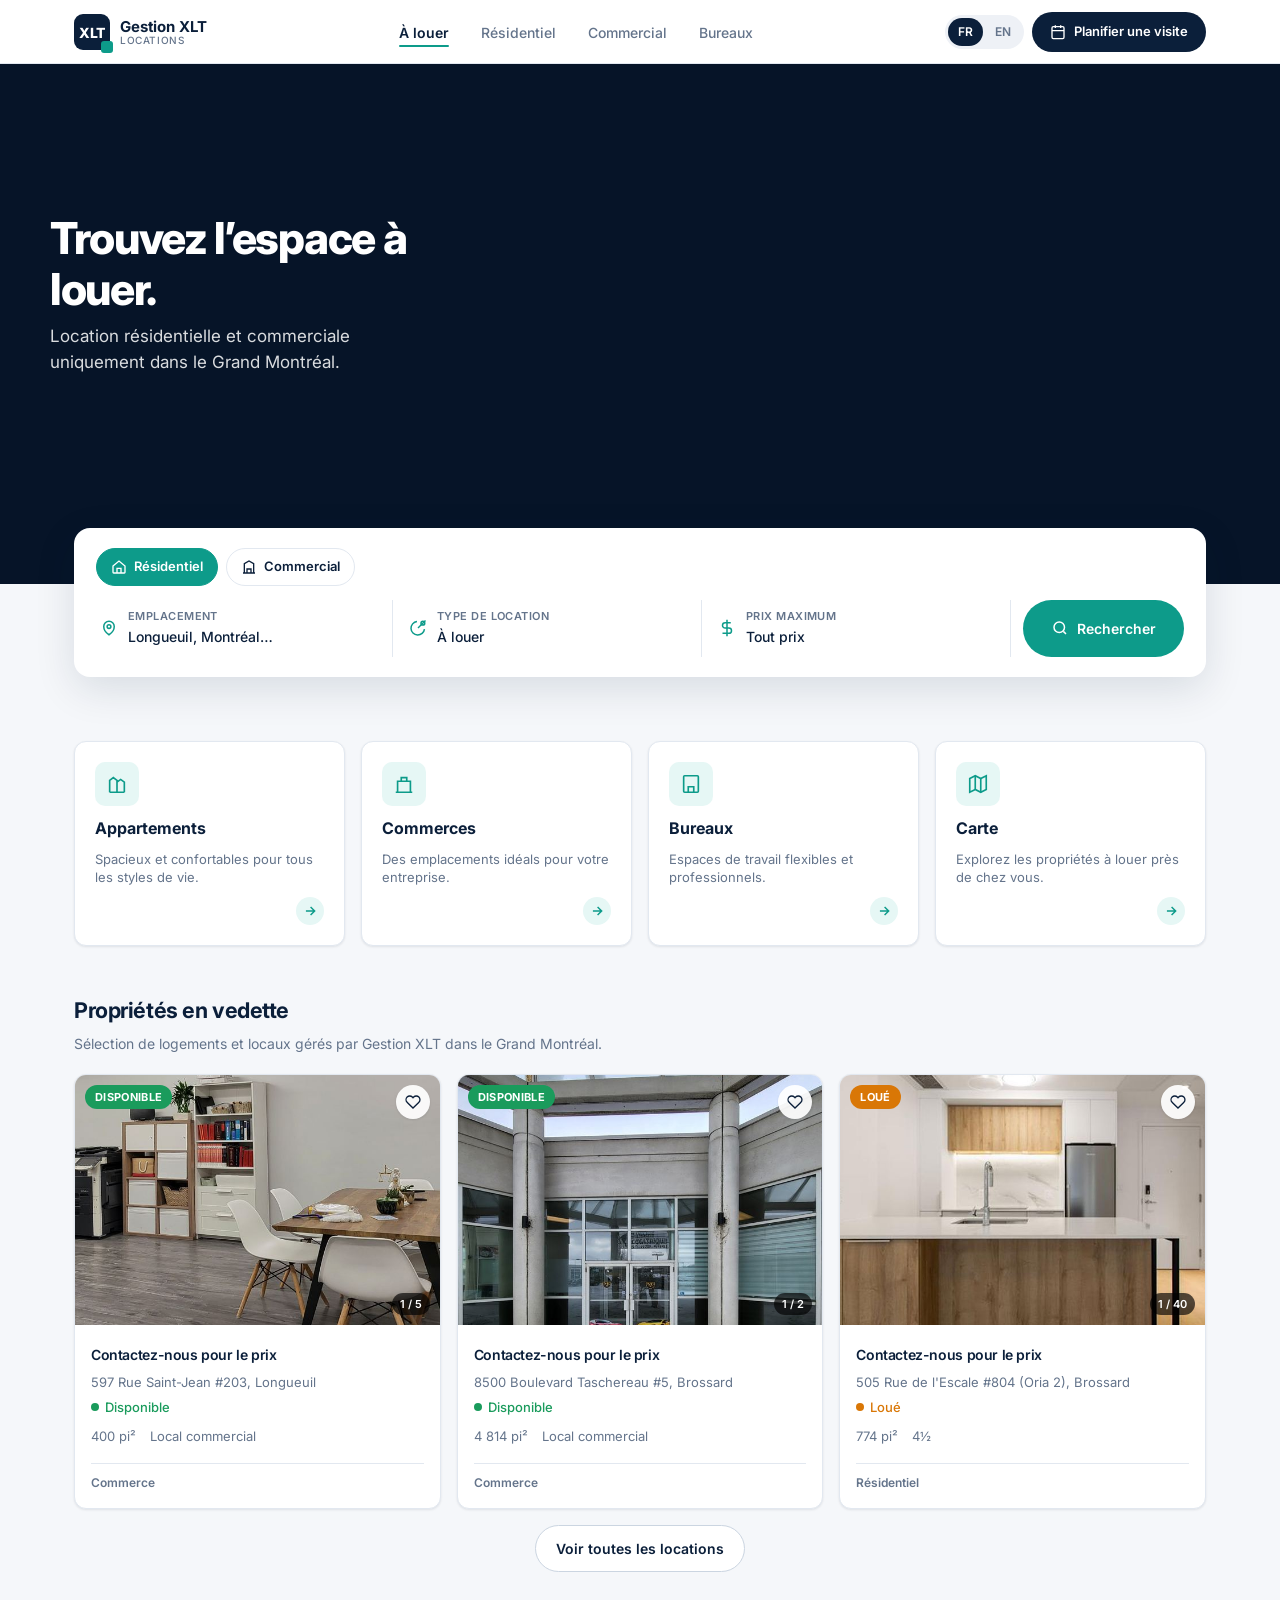
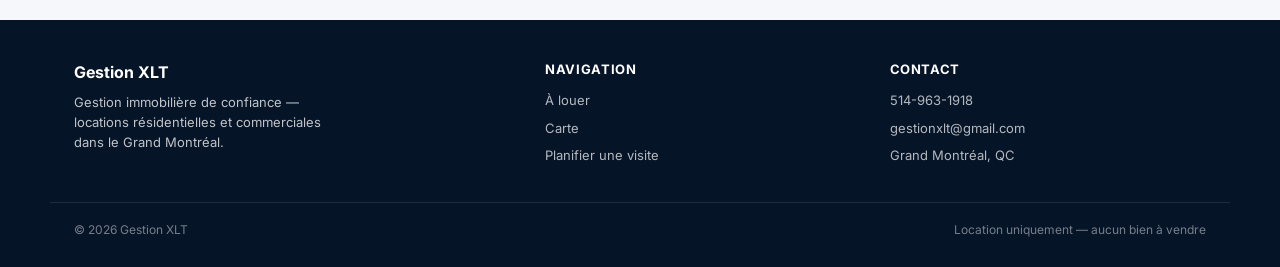
==== commit d8100f90: "Load real units from gestionxlt.com" ====
--- a/index.html
+++ b/index.html
@@ -17,7 +17,7 @@
         <div class="logo-mark"><span>XLT</span></div>
         <div class="logo-text">
           <strong>Gestion XLT</strong>
-          <small>Locations</small>
+          <small data-fr>Locations</small><small data-en>Rentals</small>
         </div>
       </a>
       <nav class="nav-desktop" aria-label="Principal">
@@ -31,7 +31,7 @@
           <button type="button" class="active" data-lang="fr">FR</button>
           <button type="button" data-lang="en">EN</button>
         </div>
-        <a href="detail.html" class="btn-cta">
+        <a href="mailto:gestionxlt@gmail.com?subject=Planifier%20une%20visite%20%2F%20Book%20a%20visit" class="btn-cta">
           <svg viewBox="0 0 24 24" fill="none" stroke="currentColor" stroke-width="2"><rect x="3" y="4" width="18" height="18" rx="2"/><path d="M16 2v4M8 2v4M3 10h18"/></svg>
           <span data-fr>Planifier une visite</span><span data-en>Book a visit</span>
         </a>
@@ -48,7 +48,7 @@
     <a href="listings.html?type=commercial" data-fr>Commercial</a><a href="listings.html?type=commercial" data-en>Commercial</a>
     <a href="listings.html?type=office" data-fr>Bureaux</a><a href="listings.html?type=office" data-en>Offices</a>
     <a href="map.html" data-fr>Carte</a><a href="map.html" data-en>Map</a>
-    <a href="detail.html" class="btn-cta">
+    <a href="mailto:gestionxlt@gmail.com?subject=Planifier%20une%20visite%20%2F%20Book%20a%20visit" class="btn-cta">
       <svg viewBox="0 0 24 24" fill="none" stroke="currentColor" stroke-width="2"><rect x="3" y="4" width="18" height="18" rx="2"/><path d="M16 2v4M8 2v4M3 10h18"/></svg>
       <span data-fr>Planifier une visite</span><span data-en>Book a visit</span>
     </a>
@@ -85,8 +85,7 @@
               <option>Longueuil</option>
               <option>Montréal</option>
               <option>Brossard</option>
-              <option>Saint-Lambert</option>
-              <option>Laval</option>
+              <option>Saint-Hubert</option>
             </select>
           </div>
         </div>
@@ -95,10 +94,10 @@
           <div>
             <label data-fr>Type de location</label><label data-en>Rental type</label>
             <select name="type">
-              <option value="" data-fr>À louer</option>
-              <option value="apt" data-fr>Appartement</option>
-              <option value="com" data-fr>Commerce</option>
-              <option value="off" data-fr>Bureau</option>
+              <option value="" data-fr="À louer" data-en="For rent">À louer</option>
+              <option value="apt" data-fr="Appartement" data-en="Apartment">Appartement</option>
+              <option value="com" data-fr="Commerce" data-en="Retail">Commerce</option>
+              <option value="off" data-fr="Bureau" data-en="Office">Bureau</option>
             </select>
           </div>
         </div>
@@ -107,11 +106,11 @@
           <div>
             <label data-fr>Prix maximum</label><label data-en>Max price</label>
             <select name="price">
-              <option value="" data-fr>Tout prix</option>
-              <option>1 200 $</option>
-              <option>1 500 $</option>
-              <option>2 000 $</option>
-              <option>2 500 $+</option>
+              <option value="" data-fr="Tout prix" data-en="Any price">Tout prix</option>
+              <option value="1 200 $">1 200 $</option>
+              <option value="1 500 $">1 500 $</option>
+              <option value="2 000 $">2 000 $</option>
+              <option value="2 500 $+">2 500 $+</option>
             </select>
           </div>
         </div>
@@ -170,62 +169,10 @@
     <div class="container">
       <h2 class="section-title" data-fr>Propriétés en vedette</h2>
       <h2 class="section-title" data-en>Featured rentals</h2>
-      <p class="section-sub" data-fr>Sélection de logements et locaux disponibles dans le Grand Montréal.</p>
-      <p class="section-sub" data-en>A selection of homes and commercial spaces across Greater Montreal.</p>
+      <p class="section-sub" data-fr>Sélection de logements et locaux gérés par Gestion XLT dans le Grand Montréal.</p>
+      <p class="section-sub" data-en>A selection of homes and commercial spaces managed by Gestion XLT across Greater Montreal.</p>
       <div class="featured-grid">
-        <a href="detail.html" class="prop-card">
-          <div class="prop-media">
-            <img src="https://images.unsplash.com/photo-1502672260266-1c1ef2d93688?auto=format&fit=crop&w=800&q=80" alt="4½ Longueuil" loading="lazy" />
-            <span class="pill pill-available" data-fr>Disponible</span><span class="pill pill-available" data-en>Available</span>
-            <button type="button" class="prop-heart" aria-label="Favori"><svg viewBox="0 0 24 24" fill="none" stroke="currentColor" stroke-width="2"><path d="M20.8 4.6a5.5 5.5 0 0 0-7.8 0L12 5.6l-1-1a5.5 5.5 0 0 0-7.8 7.8l1 1L12 21l7.8-7.6 1-1a5.5 5.5 0 0 0 0-7.8z"/></svg></button>
-            <span class="prop-count">1 / 12</span>
-          </div>
-          <div class="prop-body">
-            <div class="prop-price">1 650 $ <span data-fr>/mois</span><span data-en>/mo</span></div>
-            <div class="prop-addr">1297 chemin de Chambly, Longueuil</div>
-            <div class="pill-dot available" data-fr>Disponible</div><div class="pill-dot available" data-en>Available</div>
-            <div class="prop-specs">
-              <span><svg viewBox="0 0 24 24" fill="none" stroke="currentColor" stroke-width="2"><path d="M3 7v13h18V7M3 12h18M8 7V4h8v3"/></svg> 2 ch.</span>
-              <span><svg viewBox="0 0 24 24" fill="none" stroke="currentColor" stroke-width="2"><path d="M4 12h16v4a2 2 0 0 1-2 2H6a2 2 0 0 1-2-2v-4zM6 12V7a2 2 0 0 1 2-2h2"/><path d="M4 18v2M20 18v2"/></svg> 1 sdb</span>
-              <span>850 pi²</span>
-            </div>
-            <div class="prop-foot">
-              <span class="prop-type" data-fr>Résidentiel</span><span class="prop-type" data-en>Residential</span>
-            </div>
-          </div>
-        </a>
-        <a href="detail.html" class="prop-card">
-          <div class="prop-media">
-            <img src="https://images.unsplash.com/photo-1560448204-e02f11c3d0e2?auto=format&fit=crop&w=800&q=80" alt="3½ Brossard" loading="lazy" />
-            <span class="pill pill-available" data-fr>Disponible</span><span class="pill pill-available" data-en>Available</span>
-            <button type="button" class="prop-heart" aria-label="Favori"><svg viewBox="0 0 24 24" fill="none" stroke="currentColor" stroke-width="2"><path d="M20.8 4.6a5.5 5.5 0 0 0-7.8 0L12 5.6l-1-1a5.5 5.5 0 0 0-7.8 7.8l1 1L12 21l7.8-7.6 1-1a5.5 5.5 0 0 0 0-7.8z"/></svg></button>
-            <span class="prop-count">1 / 8</span>
-          </div>
-          <div class="prop-body">
-            <div class="prop-price">1 395 $ <span data-fr>/mois</span><span data-en>/mo</span></div>
-            <div class="prop-addr">7850 boul. Taschereau, Brossard</div>
-            <div class="pill-dot available" data-fr>Disponible</div><div class="pill-dot available" data-en>Available</div>
-            <div class="prop-specs">
-              <span>1 ch.</span><span>1 sdb</span><span>720 pi²</span>
-            </div>
-            <div class="prop-foot"><span class="prop-type" data-fr>Résidentiel</span><span class="prop-type" data-en>Residential</span></div>
-          </div>
-        </a>
-        <a href="detail.html" class="prop-card">
-          <div class="prop-media">
-            <img src="https://images.unsplash.com/photo-1497366216548-37526070297c?auto=format&fit=crop&w=800&q=80" alt="Bureau Saint-Lambert" loading="lazy" />
-            <span class="pill pill-rented" data-fr>Loué</span><span class="pill pill-rented" data-en>Rented</span>
-            <button type="button" class="prop-heart" aria-label="Favori"><svg viewBox="0 0 24 24" fill="none" stroke="currentColor" stroke-width="2"><path d="M20.8 4.6a5.5 5.5 0 0 0-7.8 0L12 5.6l-1-1a5.5 5.5 0 0 0-7.8 7.8l1 1L12 21l7.8-7.6 1-1a5.5 5.5 0 0 0 0-7.8z"/></svg></button>
-            <span class="prop-count">1 / 6</span>
-          </div>
-          <div class="prop-body">
-            <div class="prop-price">22 $ <span data-fr>/pi²</span><span data-en>/sq ft</span></div>
-            <div class="prop-addr">145 rue Victoria, Saint-Lambert</div>
-            <div class="pill-dot rented" data-fr>Loué</div><div class="pill-dot rented" data-en>Rented</div>
-            <div class="prop-specs"><span>1 200 pi²</span><span data-fr>Bureau</span><span data-en>Office</span></div>
-            <div class="prop-foot"><span class="prop-type" data-fr>Bureaux</span><span class="prop-type" data-en>Offices</span></div>
-          </div>
-        </a>
+        <!-- Rendered from data/listings.json (featured: true) -->
       </div>
       <div class="text-center mt-4">
         <a href="listings.html" class="btn btn-outline">
@@ -246,7 +193,7 @@
         <h4 data-fr>Navigation</h4><h4 data-en>Navigate</h4>
         <a href="listings.html" data-fr>À louer</a><a href="listings.html" data-en>For rent</a>
         <a href="map.html" data-fr>Carte</a><a href="map.html" data-en>Map</a>
-        <a href="detail.html" data-fr>Planifier une visite</a><a href="detail.html" data-en>Book a visit</a>
+        <a href="mailto:gestionxlt@gmail.com?subject=Planifier%20une%20visite%20%2F%20Book%20a%20visit" data-fr>Planifier une visite</a><a href="mailto:gestionxlt@gmail.com?subject=Planifier%20une%20visite%20%2F%20Book%20a%20visit" data-en>Book a visit</a>
       </div>
       <div class="footer-col">
         <h4 data-fr>Contact</h4><h4 data-en>Contact</h4>
--- a/styles.css
+++ b/styles.css
@@ -224,6 +224,17 @@
   justify-content: center;
   margin-top: 12px;
   width: 100%;
+  color: #fff;
+  background: var(--navy);
+}
+.mobile-nav .btn-cta:hover,
+.mobile-nav a.btn-cta:hover {
+  color: #fff;
+  background: var(--navy-mid);
+}
+.mobile-nav .btn-cta [data-fr],
+.mobile-nav .btn-cta [data-en] {
+  color: inherit;
 }
 
 /* —— Buttons —— */
@@ -604,9 +615,14 @@
   background: #fff;
   border-bottom: 1px solid var(--border);
   padding: 16px 0 12px;
-  position: sticky;
-  top: var(--header-h);
+  position: static;
   z-index: 50;
+}
+@media (min-width: 800px) {
+  .page-toolbar {
+    position: sticky;
+    top: var(--header-h);
+  }
 }
 .filter-search {
   background: #fff;
@@ -634,6 +650,131 @@
   }
   .filter-search .btn { margin-left: 8px; flex-shrink: 0; align-self: stretch; padding: 0 22px; }
 }
+
+/* —— Mobile compact filters (BUG-04) —— */
+.filter-mobile-bar {
+  display: none;
+}
+.btn-filters {
+  display: inline-flex;
+  align-items: center;
+  gap: 8px;
+  padding: 10px 14px;
+  border: 1.5px solid var(--border);
+  border-radius: var(--radius-pill);
+  background: #fff;
+  color: var(--navy);
+  font-size: 14px;
+  font-weight: 600;
+  box-shadow: var(--shadow-sm);
+}
+.btn-filters svg { width: 18px; height: 18px; flex-shrink: 0; }
+.btn-filters[aria-expanded="true"] {
+  border-color: var(--navy);
+  background: var(--navy);
+  color: #fff;
+}
+.filter-count {
+  display: inline-flex;
+  align-items: center;
+  justify-content: center;
+  min-width: 20px;
+  height: 20px;
+  padding: 0 6px;
+  border-radius: var(--radius-pill);
+  background: var(--teal);
+  color: #fff;
+  font-size: 11px;
+  font-weight: 700;
+}
+.filter-count[hidden] { display: none; }
+.btn-filters[aria-expanded="true"] .filter-count {
+  background: #fff;
+  color: var(--navy);
+}
+.filter-drawer-head {
+  display: none;
+}
+.filter-drawer-backdrop {
+  display: none;
+}
+@media (max-width: 799px) {
+  .page-toolbar {
+    padding: 10px 0 8px;
+  }
+  .filter-mobile-bar {
+    display: flex;
+    align-items: center;
+    gap: 10px;
+    margin-bottom: 8px;
+  }
+  .filter-drawer-head {
+    display: flex;
+    align-items: center;
+    justify-content: space-between;
+    padding: 4px 4px 12px;
+    border-bottom: 1px solid var(--border);
+    margin-bottom: 12px;
+  }
+  .filter-drawer-head strong { font-size: 16px; color: var(--navy); }
+  .filter-drawer-close {
+    width: 36px;
+    height: 36px;
+    display: inline-flex;
+    align-items: center;
+    justify-content: center;
+    border-radius: var(--radius-sm);
+    color: var(--text-muted);
+  }
+  .filter-drawer-close svg { width: 20px; height: 20px; }
+  .filter-drawer:not(.open) .filter-drawer-sheet {
+    display: none;
+  }
+  .filter-drawer.open .filter-drawer-backdrop {
+    display: block;
+    position: fixed;
+    inset: 0;
+    background: rgba(6, 20, 40, 0.45);
+    z-index: 120;
+  }
+  .filter-drawer.open .filter-drawer-sheet {
+    display: block;
+    position: fixed;
+    left: 0;
+    right: 0;
+    bottom: 0;
+    z-index: 121;
+    background: #fff;
+    border-radius: 16px 16px 0 0;
+    padding: 16px 16px calc(16px + env(safe-area-inset-bottom, 0px));
+    max-height: min(85vh, 640px);
+    overflow-y: auto;
+    box-shadow: var(--shadow-lg);
+  }
+  .filter-drawer.open .filter-search {
+    margin-bottom: 0;
+    border: none;
+    box-shadow: none;
+    padding: 0;
+  }
+  body.filter-drawer-open {
+    overflow: hidden;
+  }
+  .chip-row {
+    flex-wrap: nowrap;
+    overflow-x: auto;
+    -webkit-overflow-scrolling: touch;
+    padding-bottom: 2px;
+    margin-bottom: 0;
+  }
+}
+@media (min-width: 800px) {
+  .filter-mobile-bar { display: none !important; }
+  .filter-drawer-head { display: none !important; }
+  .filter-drawer-backdrop { display: none !important; }
+  .filter-drawer-sheet { display: contents; }
+  .filter-drawer { display: contents; }
+}
 .chip-row {
   display: flex;
   align-items: center;
@@ -754,8 +895,12 @@
   overflow: hidden;
   aspect-ratio: 16 / 10;
   background: var(--bg-soft);
-}
+  outline: 2px solid transparent;
+  transition: outline-color .35s ease;
+}
+.gallery-main.gallery-focus { outline-color: var(--teal); }
 .gallery-main img { width: 100%; height: 100%; object-fit: cover; }
+.gallery-main img:focus { outline: none; }
 .gallery-overlay {
   position: absolute;
   inset: 0;
@@ -814,7 +959,13 @@
   overflow: hidden;
   aspect-ratio: 4 / 3;
   background: var(--bg-soft);
-}
+  padding: 0;
+  border: none;
+  cursor: pointer;
+  width: 100%;
+  display: block;
+}
+.thumbs .more-thumbs { color: inherit; }
 .thumbs img { width: 100%; height: 100%; object-fit: cover; }
 .thumbs .more-overlay {
   position: absolute;
@@ -1210,5 +1361,160 @@
 .mb-2 { margin-bottom: 8px; }
 
 /* EN language visibility (JS toggles .lang-en on html) */
-html.lang-en [data-fr] { display: none !important; }
-html:not(.lang-en) [data-en] { display: none !important; }
+html.lang-en [data-fr]:not(option) { display: none !important; }
+html:not(.lang-en) [data-en]:not(option) { display: none !important; }
+/* Options use data-fr/data-en attributes; JS sets textContent on language toggle */
+option[data-en][data-fr] { display: block !important; }
+
+/* —— Listings summary view (BUG-13) —— */
+.listings-grid.is-summary {
+  grid-template-columns: 1fr;
+  gap: 8px;
+}
+.listings-grid.is-summary .prop-card {
+  flex-direction: row;
+  align-items: stretch;
+}
+.listings-grid.is-summary .prop-card:hover { transform: none; }
+.listings-grid.is-summary .prop-media {
+  width: 96px;
+  flex-shrink: 0;
+  aspect-ratio: auto;
+  min-height: 84px;
+}
+.listings-grid.is-summary .prop-media .pill,
+.listings-grid.is-summary .prop-heart,
+.listings-grid.is-summary .prop-count { display: none; }
+.listings-grid.is-summary .prop-body {
+  padding: 8px 12px;
+  gap: 2px;
+  min-width: 0;
+}
+.listings-grid.is-summary .prop-price { font-size: 1rem; }
+.listings-grid.is-summary .prop-addr {
+  white-space: nowrap;
+  overflow: hidden;
+  text-overflow: ellipsis;
+}
+.listings-grid.is-summary .prop-specs { margin-top: 0; gap: 4px 10px; font-size: 12px; }
+.listings-grid.is-summary .prop-foot { display: none; }
+@media (min-width: 800px) {
+  .listings-grid.is-summary .prop-card { align-items: center; }
+  .listings-grid.is-summary .prop-media { width: 140px; min-height: 92px; align-self: stretch; }
+  .listings-grid.is-summary .prop-body {
+    display: grid;
+    grid-template-columns: 150px minmax(0, 2fr) 120px minmax(0, 1.5fr);
+    align-items: center;
+    gap: 16px;
+    padding: 10px 18px;
+  }
+  .listings-grid.is-summary .prop-price { order: 0; }
+  .listings-grid.is-summary .prop-addr { order: 1; font-size: 14px; color: var(--text); }
+  .listings-grid.is-summary .pill-dot { order: 2; }
+  .listings-grid.is-summary .prop-specs { order: 3; }
+}
+
+/* —— Map list Filtres / Trier (map.html) —— */
+.map-list-actions { align-items: center; flex-wrap: wrap; }
+.map-action { position: relative; }
+.map-action-btn { min-height: 40px; gap: 6px; }
+.map-action-btn svg { width: 16px; height: 16px; }
+.map-action-btn .caret { font-size: 11px; line-height: 1; }
+.map-action-btn[aria-expanded="true"] { border-color: var(--navy); background: var(--bg-soft); }
+.map-action-btn:focus-visible,
+.map-sort-menu button:focus-visible,
+.map-filter-close:focus-visible { outline: 2px solid var(--teal); outline-offset: 2px; }
+.map-sort-menu {
+  position: absolute;
+  top: calc(100% + 6px);
+  left: 0;
+  min-width: 200px;
+  background: #fff;
+  border: 1px solid var(--border);
+  border-radius: var(--radius-sm);
+  box-shadow: var(--shadow-lg);
+  padding: 6px;
+  z-index: 30;
+  display: flex;
+  flex-direction: column;
+  gap: 2px;
+}
+.map-sort-menu[hidden] { display: none; }
+.map-sort-menu button {
+  display: flex;
+  align-items: center;
+  justify-content: space-between;
+  gap: 12px;
+  min-height: 44px;
+  padding: 10px 12px;
+  border-radius: 6px;
+  font-size: 14px;
+  color: var(--navy);
+  text-align: left;
+}
+.map-sort-menu button:hover,
+.map-sort-menu button:focus-visible { background: var(--bg-soft); }
+.map-sort-menu button[aria-checked="true"] { font-weight: 700; color: var(--teal-dark); }
+.map-sort-menu button[aria-checked="true"]::after { content: "✓"; }
+
+.map-filter-panel { position: fixed; inset: 0; z-index: 200; }
+.map-filter-panel[hidden] { display: none; }
+.map-filter-backdrop { position: absolute; inset: 0; background: transparent; }
+.map-filter-sheet {
+  position: absolute;
+  top: 180px;
+  left: 16px;
+  width: 388px;
+  max-height: calc(100vh - 200px);
+  overflow-y: auto;
+  background: #fff;
+  border: 1px solid var(--border);
+  border-radius: var(--radius);
+  box-shadow: var(--shadow-lg);
+  padding: 16px;
+}
+.map-filter-head {
+  display: flex;
+  align-items: center;
+  justify-content: space-between;
+  padding-bottom: 10px;
+  margin-bottom: 12px;
+  border-bottom: 1px solid var(--border);
+}
+.map-filter-head h3 { font-size: 16px; color: var(--navy); }
+.map-filter-close {
+  width: 40px; height: 40px;
+  display: inline-flex; align-items: center; justify-content: center;
+  border-radius: var(--radius-sm);
+  color: var(--text-muted);
+}
+.map-filter-close:hover { background: var(--bg-soft); color: var(--navy); }
+.map-filter-close svg { width: 20px; height: 20px; }
+.map-filter-fields { display: flex; flex-direction: column; gap: 8px; }
+.map-filter-form .search-field { padding: 8px 12px; border: 1px solid var(--border); background: #fff; }
+.map-filter-form .search-field select { min-height: 28px; cursor: pointer; }
+.map-filter-actions { display: flex; gap: 8px; margin-top: 14px; }
+.map-filter-actions .btn { flex: 1; min-height: 44px; padding: 10px 14px; }
+@media (max-width: 899px) {
+  .map-filter-backdrop { background: rgba(6, 20, 40, 0.45); }
+  .map-filter-sheet {
+    top: auto;
+    left: 0;
+    right: 0;
+    bottom: 0;
+    width: auto;
+    max-height: min(85vh, 640px);
+    border: none;
+    border-radius: 16px 16px 0 0;
+    padding: 16px 16px calc(16px + env(safe-area-inset-bottom, 0px));
+  }
+}
+
+.detail-section { scroll-margin-top: calc(var(--header-h) + 12px); }
+#amenities { scroll-margin-top: calc(var(--header-h) + 12px); }
+
+/* No public rent on the source site → "Contact us for pricing" (never $0) */
+.prop-price .price-ask { font-size: 14px; font-weight: 600; color: var(--navy); }
+.prop-card-h .prop-price .price-ask { font-size: 13px; }
+.sidebar-price.is-ask .price-ask { font-size: 18px; font-weight: 700; color: var(--navy); }
+.detail-table .price-ask { font-weight: 600; }
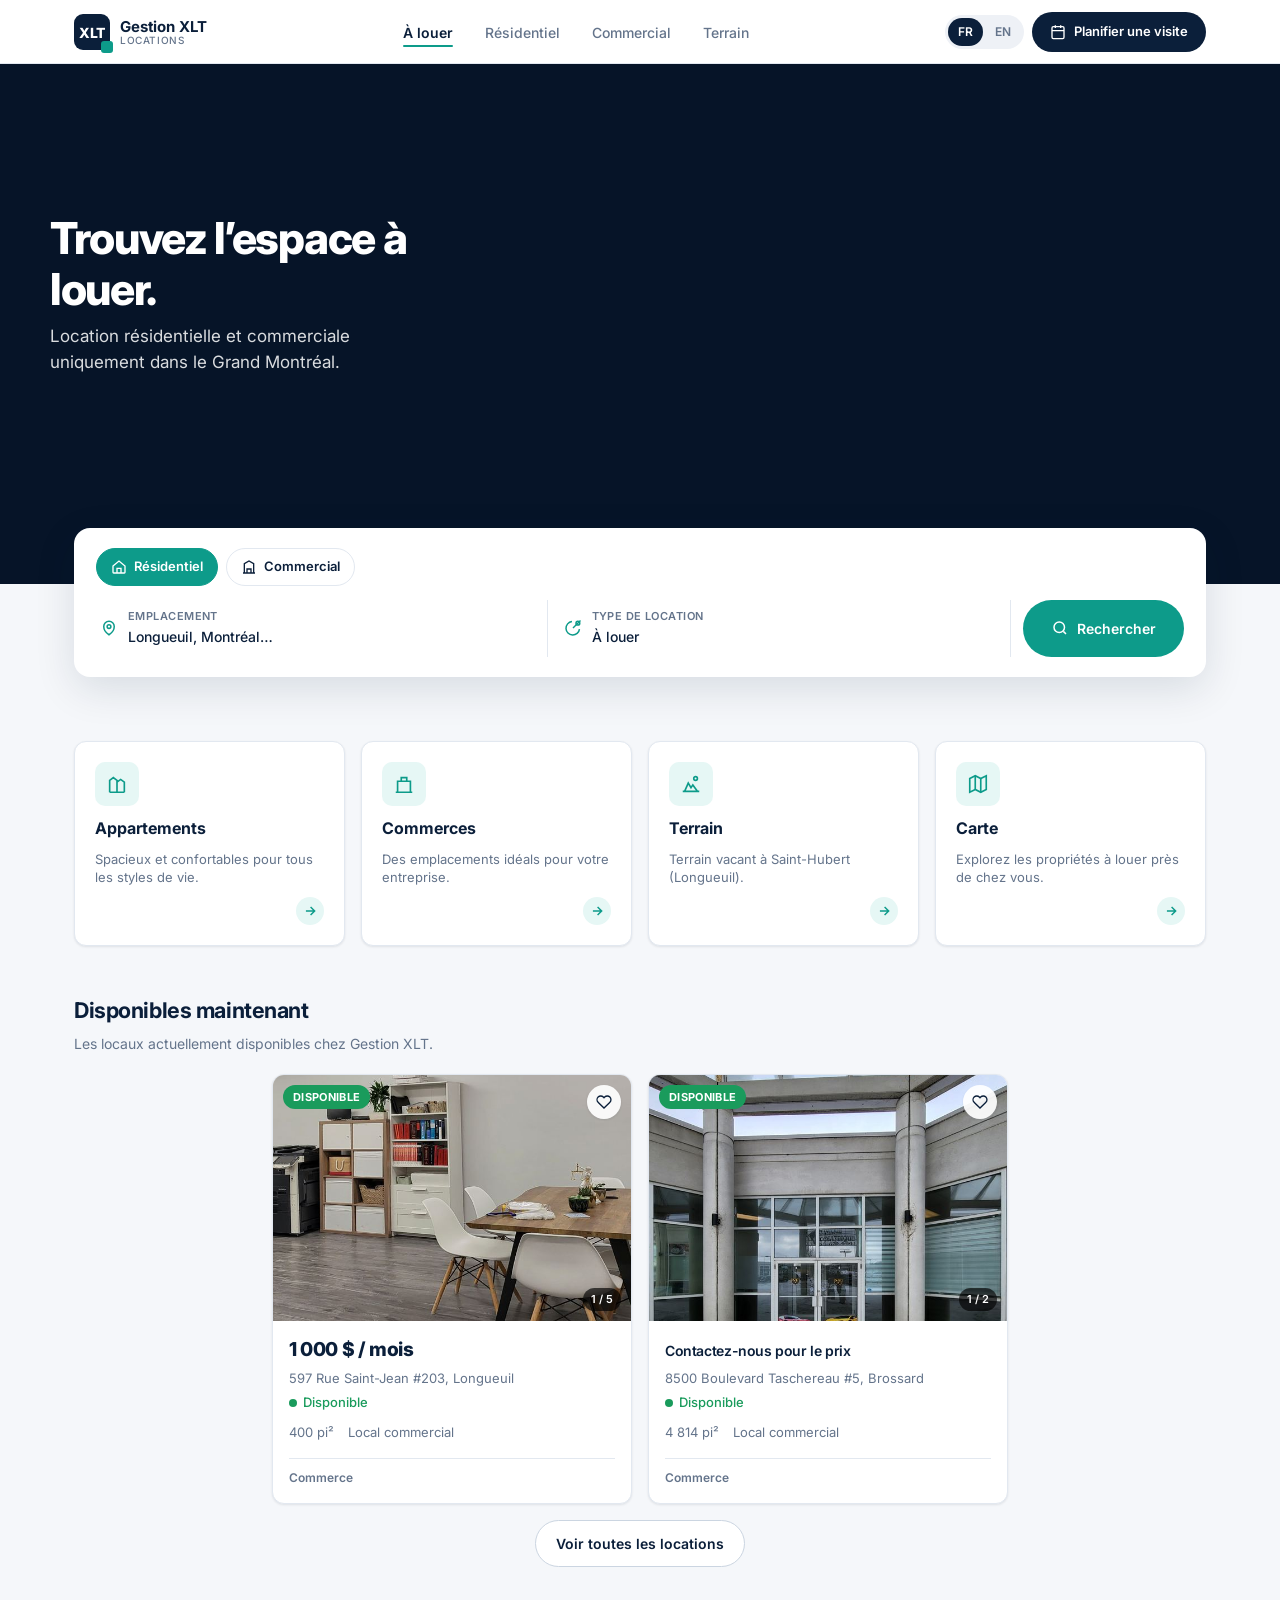
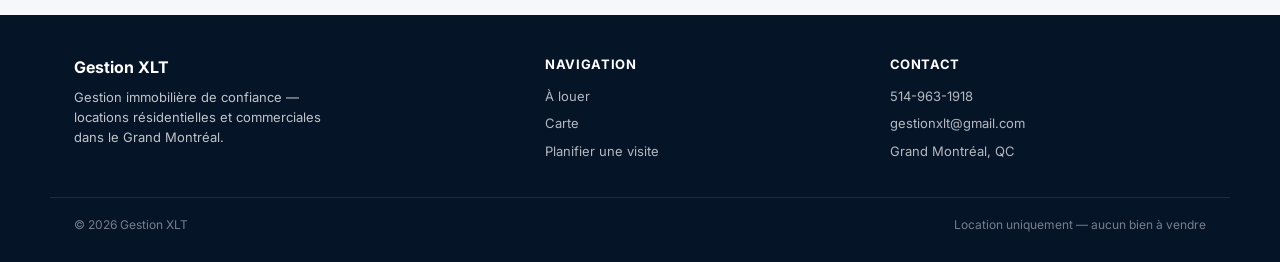
==== commit 5c3a491f: "QA pass 6 fixes" ====
--- a/index.html
+++ b/index.html
@@ -8,6 +8,9 @@
   <link rel="preconnect" href="https://fonts.gstatic.com" crossorigin />
   <link href="https://fonts.googleapis.com/css2?family=Inter:wght@400;500;600;700;800&display=swap" rel="stylesheet" />
   <link rel="stylesheet" href="styles.css" />
+  <link rel="icon" href="favicon.svg" type="image/svg+xml" />
+  <link rel="icon" href="favicon-32.png" type="image/png" sizes="32x32" />
+  <link rel="apple-touch-icon" href="apple-touch-icon.png" />
 </head>
 <body class="has-bottom-nav">
 
@@ -24,14 +27,14 @@
         <a href="listings.html" class="active" data-fr>À louer</a><a href="listings.html" class="active" data-en>For rent</a>
         <a href="listings.html?type=residential" data-fr>Résidentiel</a><a href="listings.html?type=residential" data-en>Residential</a>
         <a href="listings.html?type=commercial" data-fr>Commercial</a><a href="listings.html?type=commercial" data-en>Commercial</a>
-        <a href="listings.html?type=office" data-fr>Bureaux</a><a href="listings.html?type=office" data-en>Offices</a>
+        <a href="listings.html?type=land" data-fr>Terrain</a><a href="listings.html?type=land" data-en>Land</a>
       </nav>
       <div class="header-actions">
         <div class="lang-toggle" role="group" aria-label="Language">
           <button type="button" class="active" data-lang="fr">FR</button>
           <button type="button" data-lang="en">EN</button>
         </div>
-        <a href="mailto:gestionxlt@gmail.com?subject=Planifier%20une%20visite%20%2F%20Book%20a%20visit" class="btn-cta">
+        <a href="mailto:gestionxlt@gmail.com?subject=Planifier%20une%20visite" data-mailto-fr="mailto:gestionxlt@gmail.com?subject=Planifier%20une%20visite" data-mailto-en="mailto:gestionxlt@gmail.com?subject=Book%20a%20visit" class="btn-cta">
           <svg viewBox="0 0 24 24" fill="none" stroke="currentColor" stroke-width="2"><rect x="3" y="4" width="18" height="18" rx="2"/><path d="M16 2v4M8 2v4M3 10h18"/></svg>
           <span data-fr>Planifier une visite</span><span data-en>Book a visit</span>
         </a>
@@ -46,9 +49,9 @@
     <a href="listings.html" class="active" data-fr>À louer</a><a href="listings.html" class="active" data-en>For rent</a>
     <a href="listings.html?type=residential" data-fr>Résidentiel</a><a href="listings.html?type=residential" data-en>Residential</a>
     <a href="listings.html?type=commercial" data-fr>Commercial</a><a href="listings.html?type=commercial" data-en>Commercial</a>
-    <a href="listings.html?type=office" data-fr>Bureaux</a><a href="listings.html?type=office" data-en>Offices</a>
+    <a href="listings.html?type=land" data-fr>Terrain</a><a href="listings.html?type=land" data-en>Land</a>
     <a href="map.html" data-fr>Carte</a><a href="map.html" data-en>Map</a>
-    <a href="mailto:gestionxlt@gmail.com?subject=Planifier%20une%20visite%20%2F%20Book%20a%20visit" class="btn-cta">
+    <a href="mailto:gestionxlt@gmail.com?subject=Planifier%20une%20visite" data-mailto-fr="mailto:gestionxlt@gmail.com?subject=Planifier%20une%20visite" data-mailto-en="mailto:gestionxlt@gmail.com?subject=Book%20a%20visit" class="btn-cta">
       <svg viewBox="0 0 24 24" fill="none" stroke="currentColor" stroke-width="2"><rect x="3" y="4" width="18" height="18" rx="2"/><path d="M16 2v4M8 2v4M3 10h18"/></svg>
       <span data-fr>Planifier une visite</span><span data-en>Book a visit</span>
     </a>
@@ -97,20 +100,7 @@
               <option value="" data-fr="À louer" data-en="For rent">À louer</option>
               <option value="apt" data-fr="Appartement" data-en="Apartment">Appartement</option>
               <option value="com" data-fr="Commerce" data-en="Retail">Commerce</option>
-              <option value="off" data-fr="Bureau" data-en="Office">Bureau</option>
-            </select>
-          </div>
-        </div>
-        <div class="search-field">
-          <svg viewBox="0 0 24 24" fill="none" stroke="currentColor" stroke-width="2"><path d="M12 1v22M17 5H9.5a3.5 3.5 0 0 0 0 7h5a3.5 3.5 0 0 1 0 7H6"/></svg>
-          <div>
-            <label data-fr>Prix maximum</label><label data-en>Max price</label>
-            <select name="price">
-              <option value="" data-fr="Tout prix" data-en="Any price">Tout prix</option>
-              <option value="1 200 $">1 200 $</option>
-              <option value="1 500 $">1 500 $</option>
-              <option value="2 000 $">2 000 $</option>
-              <option value="2 500 $+">2 500 $+</option>
+              <option value="land" data-fr="Terrain" data-en="Land">Terrain</option>
             </select>
           </div>
         </div>
@@ -143,13 +133,13 @@
           <p data-en>Ideal locations for your business.</p>
           <span class="cat-arrow"><svg viewBox="0 0 24 24" fill="none" stroke="currentColor" stroke-width="2.5"><path d="M5 12h14M13 5l7 7-7 7"/></svg></span>
         </a>
-        <a href="listings.html?type=office" class="cat-card">
-          <div class="cat-icon">
-            <svg viewBox="0 0 24 24" fill="none" stroke="currentColor" stroke-width="1.8"><rect x="4" y="3" width="16" height="18" rx="1"/><path d="M9 21v-6h6v6M8 7h.01M12 7h.01M16 7h.01M8 11h.01M12 11h.01M16 11h.01"/></svg>
-          </div>
-          <h3 data-fr>Bureaux</h3><h3 data-en>Offices</h3>
-          <p data-fr>Espaces de travail flexibles et professionnels.</p>
-          <p data-en>Flexible, professional workspaces.</p>
+        <a href="listings.html?type=land" class="cat-card">
+          <div class="cat-icon">
+            <svg viewBox="0 0 24 24" fill="none" stroke="currentColor" stroke-width="1.8"><path d="M3 20h18M5 20l4-9 3 5 2-3 5 7"/><circle cx="17" cy="6" r="2"/></svg>
+          </div>
+          <h3 data-fr>Terrain</h3><h3 data-en>Land</h3>
+          <p data-fr>Terrain vacant à Saint-Hubert (Longueuil).</p>
+          <p data-en>Vacant land in Saint-Hubert (Longueuil).</p>
           <span class="cat-arrow"><svg viewBox="0 0 24 24" fill="none" stroke="currentColor" stroke-width="2.5"><path d="M5 12h14M13 5l7 7-7 7"/></svg></span>
         </a>
         <a href="map.html" class="cat-card">
@@ -167,10 +157,10 @@
 
   <section class="section" style="padding-top:0;">
     <div class="container">
-      <h2 class="section-title" data-fr>Propriétés en vedette</h2>
-      <h2 class="section-title" data-en>Featured rentals</h2>
-      <p class="section-sub" data-fr>Sélection de logements et locaux gérés par Gestion XLT dans le Grand Montréal.</p>
-      <p class="section-sub" data-en>A selection of homes and commercial spaces managed by Gestion XLT across Greater Montreal.</p>
+      <h2 class="section-title" data-fr>Disponibles maintenant</h2>
+      <h2 class="section-title" data-en>Available now</h2>
+      <p class="section-sub" data-fr>Les locaux actuellement disponibles chez Gestion XLT.</p>
+      <p class="section-sub" data-en>Spaces currently available from Gestion XLT.</p>
       <div class="featured-grid">
         <!-- Rendered from data/listings.json (featured: true) -->
       </div>
@@ -193,7 +183,7 @@
         <h4 data-fr>Navigation</h4><h4 data-en>Navigate</h4>
         <a href="listings.html" data-fr>À louer</a><a href="listings.html" data-en>For rent</a>
         <a href="map.html" data-fr>Carte</a><a href="map.html" data-en>Map</a>
-        <a href="mailto:gestionxlt@gmail.com?subject=Planifier%20une%20visite%20%2F%20Book%20a%20visit" data-fr>Planifier une visite</a><a href="mailto:gestionxlt@gmail.com?subject=Planifier%20une%20visite%20%2F%20Book%20a%20visit" data-en>Book a visit</a>
+        <a href="mailto:gestionxlt@gmail.com?subject=Planifier%20une%20visite" data-mailto-fr="mailto:gestionxlt@gmail.com?subject=Planifier%20une%20visite" data-mailto-en="mailto:gestionxlt@gmail.com?subject=Book%20a%20visit" data-fr>Planifier une visite</a><a href="mailto:gestionxlt@gmail.com?subject=Planifier%20une%20visite" data-mailto-fr="mailto:gestionxlt@gmail.com?subject=Planifier%20une%20visite" data-mailto-en="mailto:gestionxlt@gmail.com?subject=Book%20a%20visit" data-en>Book a visit</a>
       </div>
       <div class="footer-col">
         <h4 data-fr>Contact</h4><h4 data-en>Contact</h4>
@@ -218,7 +208,7 @@
       <svg viewBox="0 0 24 24" fill="none" stroke="currentColor" stroke-width="2"><path d="M12 21s7-4.5 7-11a7 7 0 1 0-14 0c0 6.5 7 11 7 11z"/><circle cx="12" cy="10" r="2.5"/></svg>
       <span data-fr>Carte</span><span data-en>Map</span>
     </a>
-    <a href="mailto:gestionxlt@gmail.com">
+    <a href="mailto:gestionxlt@gmail.com?subject=Demande%20d%E2%80%99information" data-mailto-fr="mailto:gestionxlt@gmail.com?subject=Demande%20d%E2%80%99information" data-mailto-en="mailto:gestionxlt@gmail.com?subject=Information%20request">
       <svg viewBox="0 0 24 24" fill="none" stroke="currentColor" stroke-width="2"><path d="M4 4h16v16H4z"/><path d="m4 7 8 6 8-6"/></svg>
       <span>Contact</span>
     </a>
--- a/styles.css
+++ b/styles.css
@@ -1518,3 +1518,47 @@
 .prop-card-h .prop-price .price-ask { font-size: 13px; }
 .sidebar-price.is-ask .price-ask { font-size: 18px; font-weight: 700; color: var(--navy); }
 .detail-table .price-ask { font-weight: 600; }
+
+/* —— QA pass 6 —— */
+/* P6-09 map pins: available on top, grouped pins with count badge + popover */
+.map-pin.available { background: var(--green); }
+.map-pin.map-cluster { border: 0; font-family: inherit; line-height: 1.2; }
+.map-pin.map-cluster.has-avail { background: var(--navy); box-shadow: 0 0 0 2px var(--green), var(--shadow); }
+.map-pin .pin-badge {
+  position: absolute; top: -8px; right: -8px;
+  min-width: 18px; height: 18px; padding: 0 5px;
+  border-radius: 9px; background: var(--green); color: #fff;
+  font-size: 10px; font-weight: 800; line-height: 18px; text-align: center;
+  box-shadow: 0 0 0 2px #fff;
+}
+.map-pin:hover, .map-pin:focus-visible { z-index: 8 !important; }
+.map-pop {
+  position: absolute; z-index: 20;
+  background: #fff; border-radius: 12px; box-shadow: 0 10px 30px rgba(11,31,58,.22);
+  border: 1px solid var(--border); overflow: hidden;
+  max-height: 60%; display: flex; flex-direction: column;
+}
+.map-pop-head { display: flex; align-items: center; justify-content: space-between; gap: 8px; padding: 10px 12px; font-size: 13px; font-weight: 700; color: var(--navy); border-bottom: 1px solid var(--border); }
+.map-pop-close { border: 0; background: transparent; font-size: 20px; line-height: 1; cursor: pointer; color: var(--text-muted); padding: 0 4px; }
+.map-pop ul { list-style: none; margin: 0; padding: 4px 0; overflow-y: auto; }
+.map-pop li a { display: flex; align-items: center; gap: 8px; padding: 8px 12px; font-size: 13px; color: var(--navy); text-decoration: none; }
+.map-pop li a:hover, .map-pop li a:focus-visible { background: var(--teal-soft); }
+.map-pop .pill { flex-shrink: 0; font-size: 10px; padding: 2px 8px; }
+.map-pop-addr { min-width: 0; overflow: hidden; text-overflow: ellipsis; white-space: nowrap; }
+/* P6-14 map list empty state */
+.map-empty { padding: 32px 20px; text-align: center; color: var(--text-muted); font-size: 14px; }
+.map-empty strong { color: var(--navy); font-size: 15px; }
+.map-empty .btn { margin-top: 12px; }
+/* P6-12 visit CTA high on mobile detail */
+.detail-mobile-cta { display: flex; flex-wrap: wrap; gap: 10px; margin: 14px 0 4px; }
+.detail-mobile-cta .mobile-price { flex-basis: 100%; font-size: 20px; font-weight: 800; color: var(--navy); }
+.detail-mobile-cta .mobile-price.is-ask { font-size: 15px; font-weight: 600; color: var(--muted, #64748b); }
+.detail-mobile-cta .btn { flex: 1; justify-content: center; }
+.detail-mobile-cta .btn svg { width: 16px; height: 16px; }
+@media (min-width: 900px) { .detail-mobile-cta { display: none; } }
+/* P6-15 featured with fewer than 3 cards stays centred */
+@media (min-width: 960px) {
+  .featured-grid.featured-few { grid-template-columns: repeat(auto-fit, minmax(280px, 360px)); justify-content: center; }
+}
+.prop-price .price-amt, .sidebar-price .price-amt { font-size: inherit; font-weight: inherit; color: inherit; }
+.status-tabs button.is-empty, .status-tabs button:disabled { opacity: .45; cursor: default; pointer-events: none; }
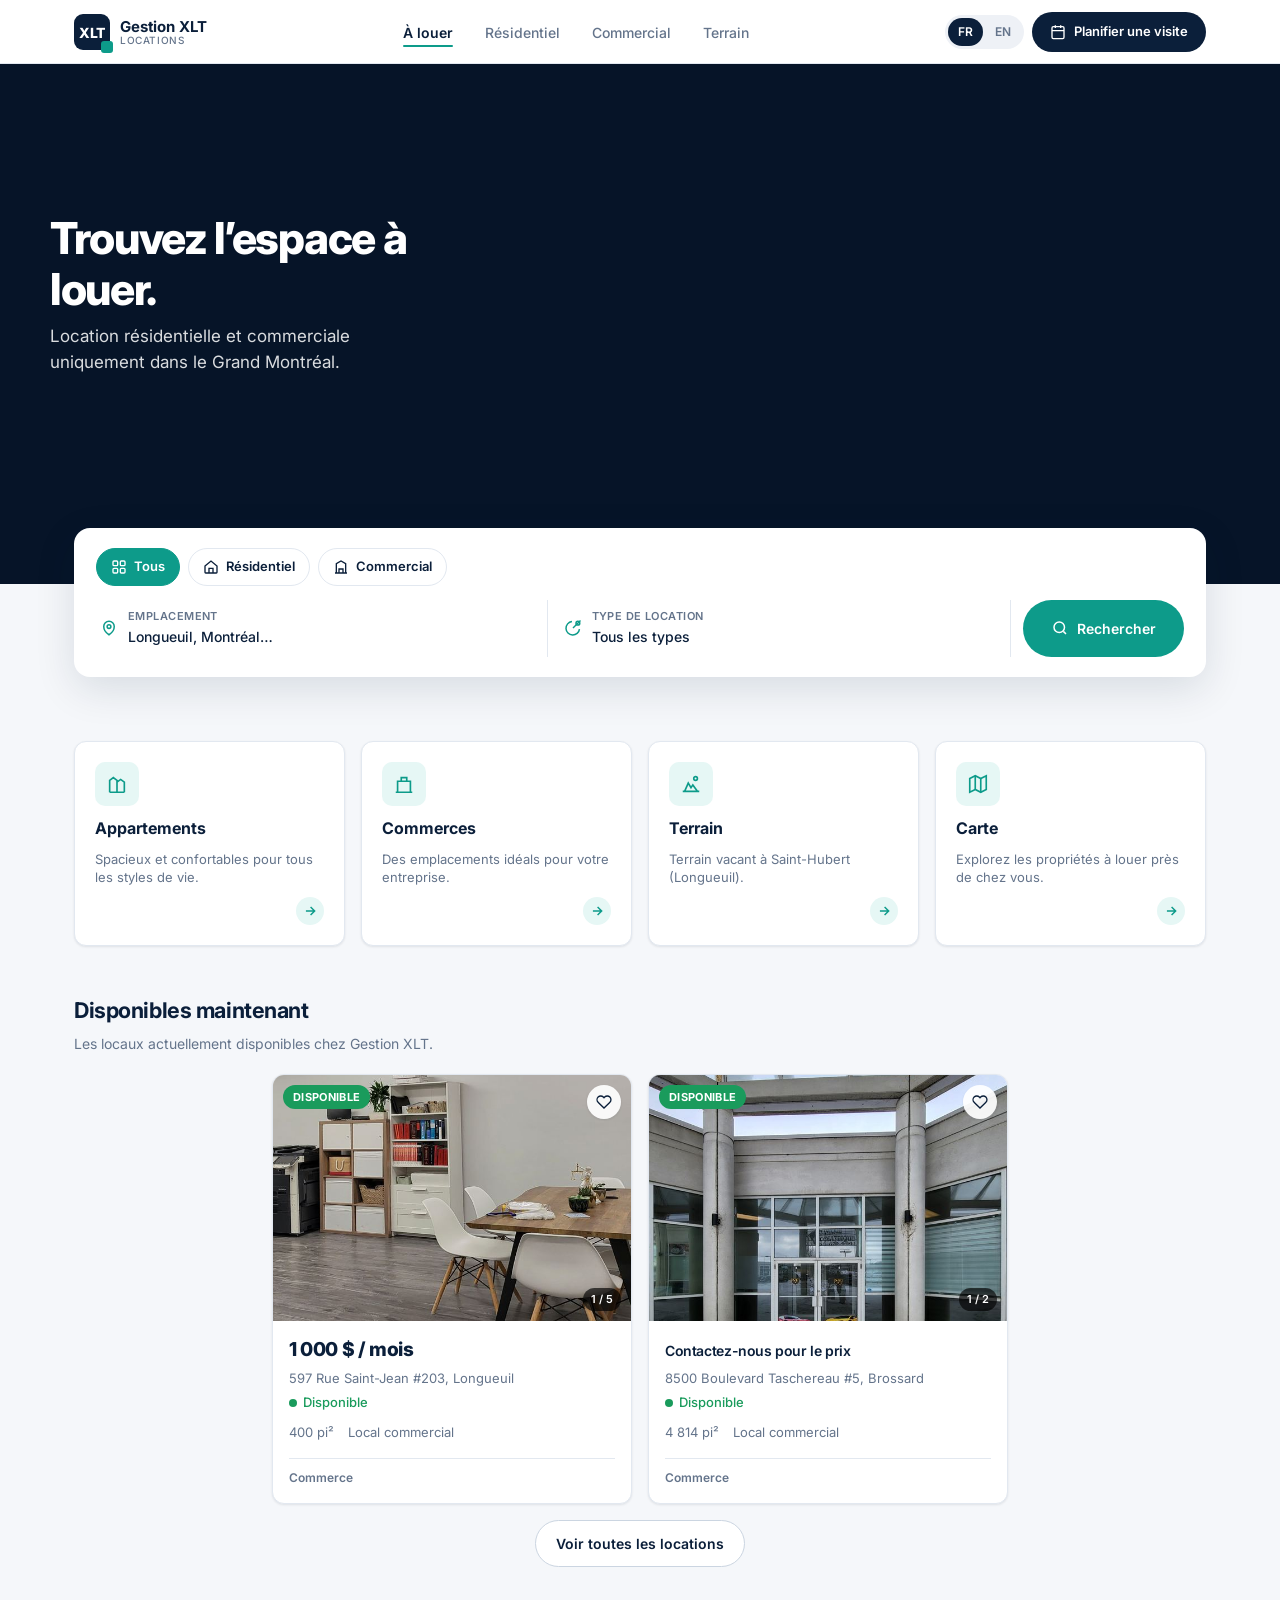
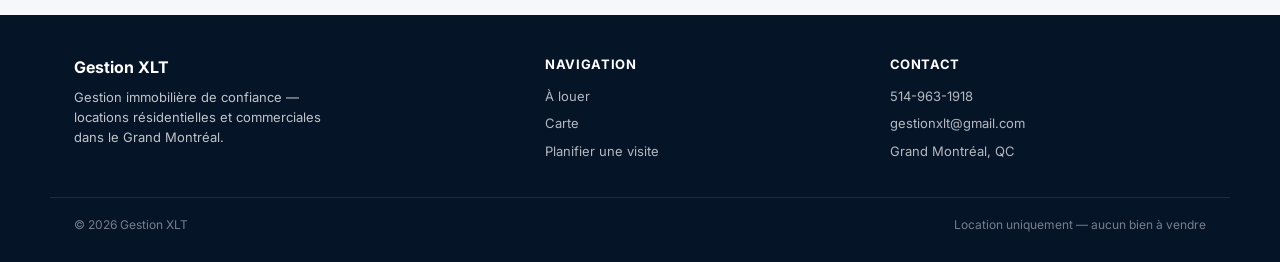
==== commit fba8605d: "QA pass 7 fixes" ====
--- a/index.html
+++ b/index.html
@@ -69,7 +69,11 @@
   <div class="container search-widget">
     <form class="search-card" action="listings.html" method="get">
       <div class="search-tabs">
-        <button type="button" class="search-tab active" data-tab="res">
+        <button type="button" class="search-tab active" data-tab="">
+          <svg viewBox="0 0 24 24" fill="none" stroke="currentColor" stroke-width="2"><rect x="3" y="3" width="7" height="7" rx="1.5"/><rect x="14" y="3" width="7" height="7" rx="1.5"/><rect x="3" y="14" width="7" height="7" rx="1.5"/><rect x="14" y="14" width="7" height="7" rx="1.5"/></svg>
+          <span data-fr>Tous</span><span data-en>All</span>
+        </button>
+        <button type="button" class="search-tab" data-tab="res">
           <svg viewBox="0 0 24 24" fill="none" stroke="currentColor" stroke-width="2"><path d="M3 10.5 12 3l9 7.5V20a1 1 0 0 1-1 1H4a1 1 0 0 1-1-1v-9.5z"/><path d="M9 21v-7h6v7"/></svg>
           <span data-fr>Résidentiel</span><span data-en>Residential</span>
         </button>
@@ -97,7 +101,7 @@
           <div>
             <label data-fr>Type de location</label><label data-en>Rental type</label>
             <select name="type">
-              <option value="" data-fr="À louer" data-en="For rent">À louer</option>
+              <option value="" data-fr="Tous les types" data-en="All types">Tous les types</option>
               <option value="apt" data-fr="Appartement" data-en="Apartment">Appartement</option>
               <option value="com" data-fr="Commerce" data-en="Retail">Commerce</option>
               <option value="land" data-fr="Terrain" data-en="Land">Terrain</option>
--- a/styles.css
+++ b/styles.css
@@ -1177,13 +1177,23 @@
   width: 100%;
   height: 100%;
   position: relative;
+  background: linear-gradient(135deg, #c5d4e4 0%, #b8c9db 40%, #a8bdd2 100%);
+  overflow: hidden;
+}
+.fake-map .map-bg {
+  position: absolute; inset: 0;
+  transform-origin: 0 0;
   background:
     linear-gradient(90deg, rgba(255,255,255,.4) 1px, transparent 1px),
     linear-gradient(rgba(255,255,255,.4) 1px, transparent 1px),
     linear-gradient(135deg, #c5d4e4 0%, #b8c9db 40%, #a8bdd2 100%);
   background-size: 40px 40px, 40px 40px, 100% 100%;
   overflow: hidden;
-}
+  pointer-events: none;
+}
+.fake-map.is-zoomed { cursor: grab; touch-action: none; }
+.fake-map.is-dragging { cursor: grabbing; }
+.fake-map.is-dragging .map-pin { transition: none; }
 .map-search {
   position: absolute;
   top: 14px; left: 14px; right: 14px;
@@ -1210,6 +1220,7 @@
   z-index: 3;
 }
 .map-tools button {
+  display: inline-flex; align-items: center; gap: 6px;
   background: #fff;
   padding: 8px 12px;
   border-radius: var(--radius-sm);
@@ -1392,9 +1403,11 @@
 }
 .listings-grid.is-summary .prop-price { font-size: 1rem; }
 .listings-grid.is-summary .prop-addr {
-  white-space: nowrap;
+  display: -webkit-box;
+  -webkit-line-clamp: 2;
+  -webkit-box-orient: vertical;
   overflow: hidden;
-  text-overflow: ellipsis;
+  overflow-wrap: anywhere;
 }
 .listings-grid.is-summary .prop-specs { margin-top: 0; gap: 4px 10px; font-size: 12px; }
 .listings-grid.is-summary .prop-foot { display: none; }
@@ -1403,15 +1416,17 @@
   .listings-grid.is-summary .prop-media { width: 140px; min-height: 92px; align-self: stretch; }
   .listings-grid.is-summary .prop-body {
     display: grid;
-    grid-template-columns: 150px minmax(0, 2fr) 120px minmax(0, 1.5fr);
+    grid-template-columns: 140px minmax(0, 2.2fr) 96px minmax(0, 1.4fr);
+    grid-template-rows: auto;
     align-items: center;
-    gap: 16px;
+    gap: 14px;
     padding: 10px 18px;
   }
-  .listings-grid.is-summary .prop-price { order: 0; }
-  .listings-grid.is-summary .prop-addr { order: 1; font-size: 14px; color: var(--text); }
-  .listings-grid.is-summary .pill-dot { order: 2; }
-  .listings-grid.is-summary .prop-specs { order: 3; }
+  .listings-grid.is-summary .prop-price { grid-column: 1; grid-row: 1; }
+  .listings-grid.is-summary .prop-addr { grid-column: 2; grid-row: 1; font-size: 14px; color: var(--text); }
+  .listings-grid.is-summary .pill-dot { grid-column: 3; grid-row: 1; }
+  .listings-grid.is-summary .prop-specs { grid-column: 4; grid-row: 1; }
+  .listings-grid.is-summary .prop-price .price-ask { font-size: 12.5px; line-height: 1.3; }
 }
 
 /* —— Map list Filtres / Trier (map.html) —— */
@@ -1541,10 +1556,14 @@
 .map-pop-head { display: flex; align-items: center; justify-content: space-between; gap: 8px; padding: 10px 12px; font-size: 13px; font-weight: 700; color: var(--navy); border-bottom: 1px solid var(--border); }
 .map-pop-close { border: 0; background: transparent; font-size: 20px; line-height: 1; cursor: pointer; color: var(--text-muted); padding: 0 4px; }
 .map-pop ul { list-style: none; margin: 0; padding: 4px 0; overflow-y: auto; }
-.map-pop li a { display: flex; align-items: center; gap: 8px; padding: 8px 12px; font-size: 13px; color: var(--navy); text-decoration: none; }
+.map-pop li a { display: flex; align-items: flex-start; gap: 10px; padding: 8px 12px; font-size: 13px; color: var(--navy); text-decoration: none; }
+.map-pop li + li a { border-top: 1px solid var(--border); }
 .map-pop li a:hover, .map-pop li a:focus-visible { background: var(--teal-soft); }
-.map-pop .pill { flex-shrink: 0; font-size: 10px; padding: 2px 8px; }
-.map-pop-addr { min-width: 0; overflow: hidden; text-overflow: ellipsis; white-space: nowrap; }
+.map-pop .pill { flex-shrink: 0; font-size: 10px; padding: 2px 8px; margin-top: 1px; position: static; }
+.map-pop-text { display: flex; flex-direction: column; min-width: 0; gap: 1px; }
+.map-pop-addr { font-weight: 600; line-height: 1.3; overflow-wrap: anywhere; }
+.map-pop-city { font-size: 12px; color: var(--text-muted); line-height: 1.3; }
+.map-pop-price { font-size: 12.5px; font-weight: 700; color: var(--teal); line-height: 1.3; }
 /* P6-14 map list empty state */
 .map-empty { padding: 32px 20px; text-align: center; color: var(--text-muted); font-size: 14px; }
 .map-empty strong { color: var(--navy); font-size: 15px; }
@@ -1562,3 +1581,28 @@
 }
 .prop-price .price-amt, .sidebar-price .price-amt { font-size: inherit; font-weight: inherit; color: inherit; }
 .status-tabs button.is-empty, .status-tabs button:disabled { opacity: .45; cursor: default; pointer-events: none; }
+
+/* P7-04 map controls */
+.map-tools button svg { width: 14px; height: 14px; }
+.map-zoom button:disabled { opacity: .45; cursor: default; }
+.map-fs-btn .fs-exit { display: none; }
+.map-panel.is-fs .map-fs-btn .fs-enter { display: none; }
+.map-panel.is-fs .map-fs-btn .fs-exit { display: inline; }
+.map-panel.is-fs { position: fixed; inset: 0; z-index: 3000; display: block !important; width: 100vw; height: 100vh; height: 100dvh; }
+.map-panel:fullscreen { width: 100vw; height: 100vh; background: #dce5ef; }
+body.map-fs-lock { overflow: hidden; }
+/* P7-07 listings empty state */
+.listings-empty { padding: 40px 20px 56px; text-align: center; color: var(--text-muted); font-size: 14px; display: flex; flex-direction: column; align-items: center; gap: 8px; }
+.listings-empty[hidden] { display: none; }
+.listings-empty strong { color: var(--navy); font-size: 16px; }
+.listings-empty .btn { margin-top: 6px; }
+/* P7-02 chips that would give 0 results */
+.chip.is-empty, .chip:disabled { opacity: .45; cursor: default; pointer-events: none; }
+.map-view-empty { position: absolute; left: 50%; top: 50%; transform: translate(-50%, -50%); z-index: 5; background: #fff; color: var(--navy); border-radius: 999px; box-shadow: var(--shadow); padding: 8px 8px 8px 16px; font-size: 13px; font-weight: 600; display: flex; align-items: center; gap: 10px; white-space: nowrap; }
+.map-view-empty button { background: var(--navy); color: #fff; border: 0; border-radius: 999px; padding: 6px 12px; font-size: 12px; font-weight: 700; cursor: pointer; }
+/* P7-10: three hero tabs on one row on phones */
+@media (max-width: 480px) {
+  .search-tabs { flex-wrap: nowrap; gap: 6px; }
+  .search-tab { flex: 1 1 auto; justify-content: center; padding: 8px 10px; font-size: 12.5px; gap: 5px; white-space: nowrap; }
+}
+@media (max-width: 400px) { .search-tab svg { display: none; } }
